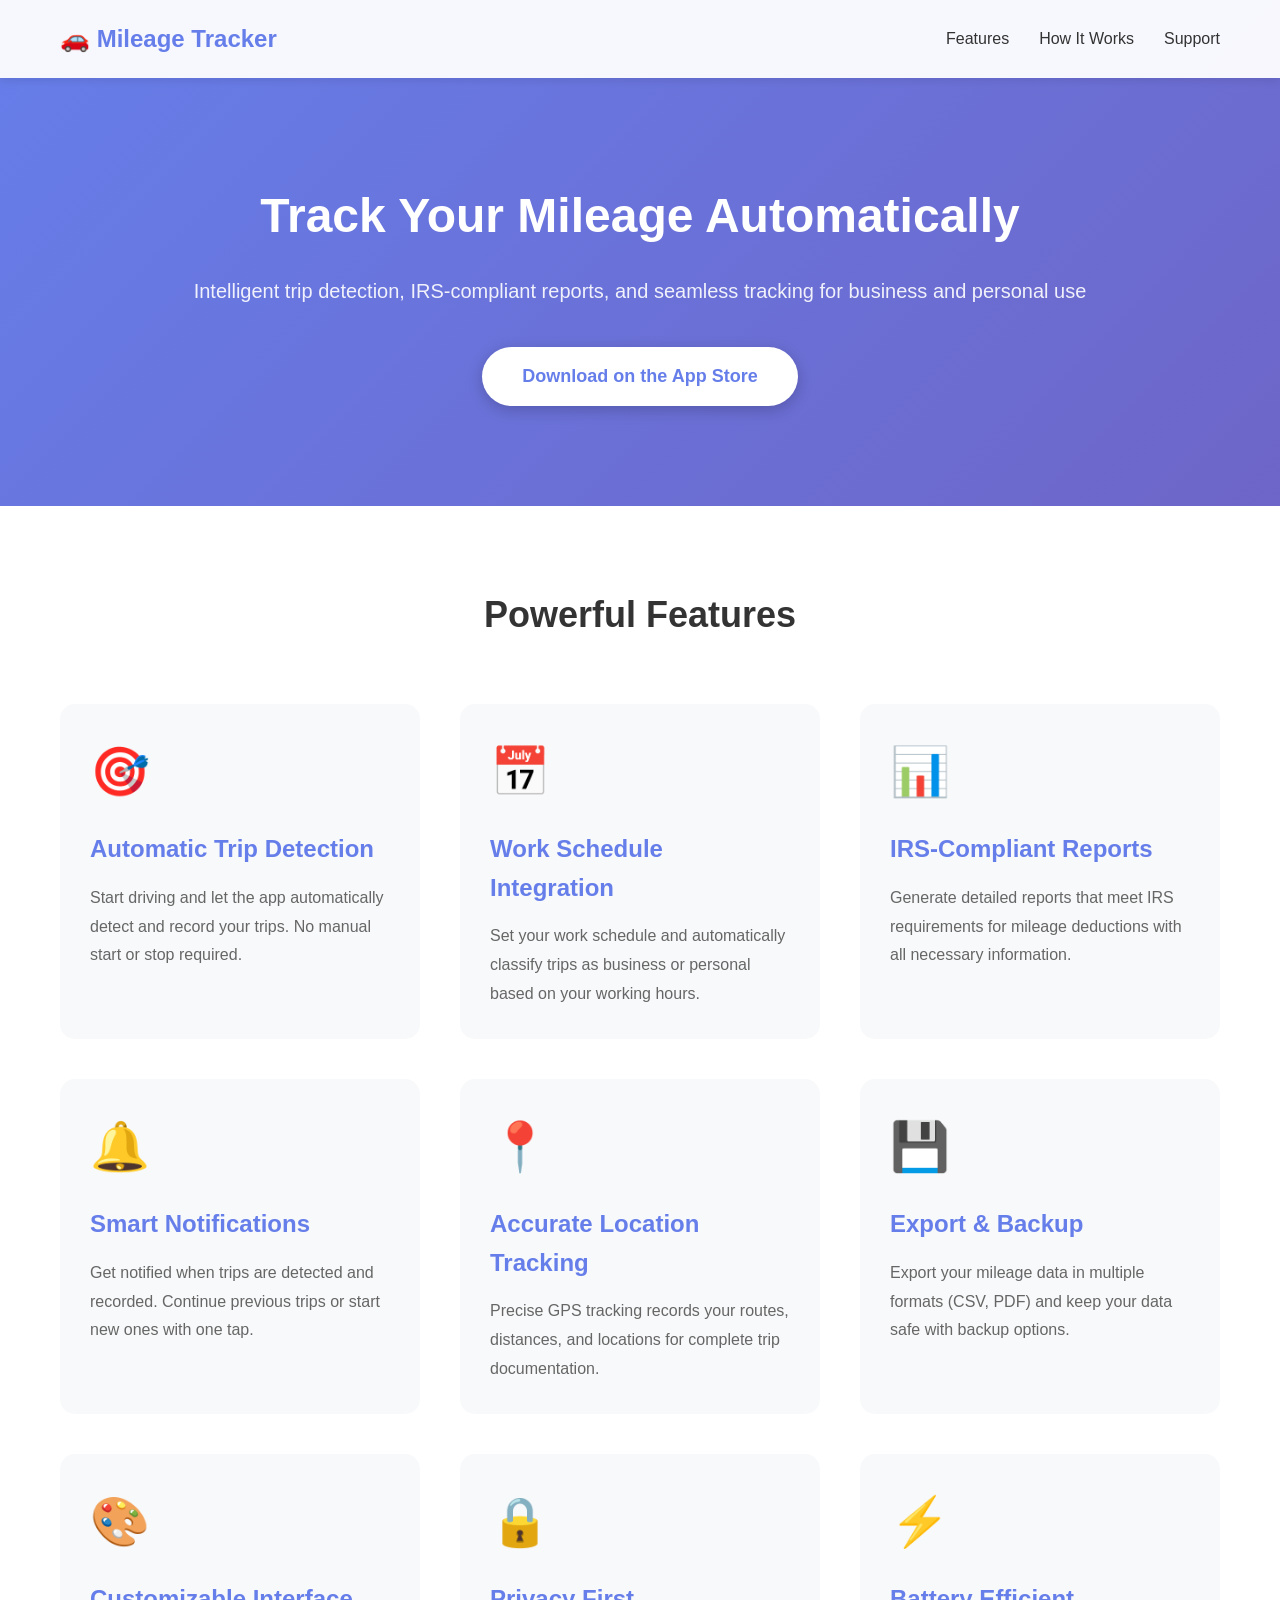
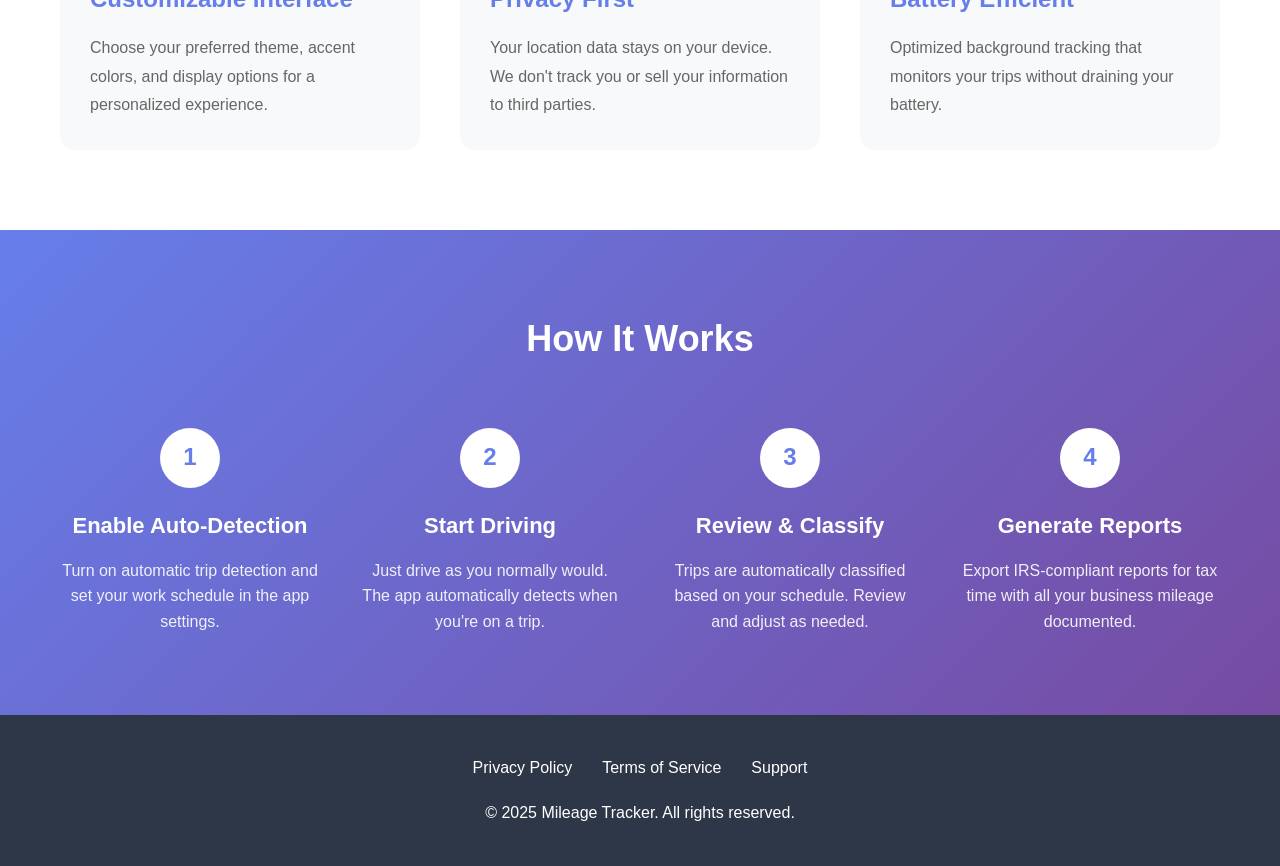
==== index.html @ 0d3e18e8 "Add files via upload" ====
<!DOCTYPE html>
<html lang="en">
<head>
    <meta charset="UTF-8">
    <meta name="viewport" content="width=device-width, initial-scale=1.0">
    <title>Mileage Tracker - Automatic Trip Detection & IRS-Compliant Tracking</title>
    <meta name="description" content="Track your business mileage automatically with intelligent trip detection. IRS-compliant reports, work schedules, and seamless tracking.">
    <style>
        * {
            margin: 0;
            padding: 0;
            box-sizing: border-box;
        }
        
        body {
            font-family: -apple-system, BlinkMacSystemFont, 'Segoe UI', Roboto, Oxygen, Ubuntu, Cantarell, sans-serif;
            line-height: 1.6;
            color: #333;
            background: linear-gradient(135deg, #667eea 0%, #764ba2 100%);
        }
        
        .container {
            max-width: 1200px;
            margin: 0 auto;
            padding: 0 20px;
        }
        
        /* Header */
        header {
            padding: 20px 0;
            background: rgba(255, 255, 255, 0.95);
            box-shadow: 0 2px 10px rgba(0,0,0,0.1);
        }
        
        nav {
            display: flex;
            justify-content: space-between;
            align-items: center;
        }
        
        .logo {
            font-size: 24px;
            font-weight: bold;
            color: #667eea;
        }
        
        .nav-links {
            display: flex;
            gap: 30px;
            list-style: none;
        }
        
        .nav-links a {
            color: #333;
            text-decoration: none;
            font-weight: 500;
            transition: color 0.3s;
        }
        
        .nav-links a:hover {
            color: #667eea;
        }
        
        /* Hero Section */
        .hero {
            padding: 100px 0;
            text-align: center;
            color: white;
        }
        
        .hero h1 {
            font-size: 48px;
            margin-bottom: 20px;
            font-weight: 700;
        }
        
        .hero p {
            font-size: 20px;
            margin-bottom: 40px;
            opacity: 0.9;
        }
        
        .cta-button {
            display: inline-block;
            padding: 15px 40px;
            background: white;
            color: #667eea;
            text-decoration: none;
            border-radius: 30px;
            font-weight: 600;
            font-size: 18px;
            transition: transform 0.3s, box-shadow 0.3s;
            box-shadow: 0 4px 15px rgba(0,0,0,0.2);
        }
        
        .cta-button:hover {
            transform: translateY(-2px);
            box-shadow: 0 6px 20px rgba(0,0,0,0.3);
        }
        
        /* Features Section */
        .features {
            padding: 80px 0;
            background: white;
        }
        
        .features h2 {
            text-align: center;
            font-size: 36px;
            margin-bottom: 60px;
            color: #333;
        }
        
        .features-grid {
            display: grid;
            grid-template-columns: repeat(auto-fit, minmax(300px, 1fr));
            gap: 40px;
        }
        
        .feature-card {
            padding: 30px;
            border-radius: 15px;
            background: #f8f9fa;
            transition: transform 0.3s, box-shadow 0.3s;
        }
        
        .feature-card:hover {
            transform: translateY(-5px);
            box-shadow: 0 10px 30px rgba(0,0,0,0.1);
        }
        
        .feature-icon {
            font-size: 48px;
            margin-bottom: 20px;
        }
        
        .feature-card h3 {
            font-size: 24px;
            margin-bottom: 15px;
            color: #667eea;
        }
        
        .feature-card p {
            color: #666;
            line-height: 1.8;
        }
        
        /* How It Works */
        .how-it-works {
            padding: 80px 0;
            background: linear-gradient(135deg, #667eea 0%, #764ba2 100%);
            color: white;
        }
        
        .how-it-works h2 {
            text-align: center;
            font-size: 36px;
            margin-bottom: 60px;
        }
        
        .steps {
            display: grid;
            grid-template-columns: repeat(auto-fit, minmax(250px, 1fr));
            gap: 40px;
        }
        
        .step {
            text-align: center;
        }
        
        .step-number {
            width: 60px;
            height: 60px;
            background: white;
            color: #667eea;
            border-radius: 50%;
            display: flex;
            align-items: center;
            justify-content: center;
            font-size: 24px;
            font-weight: bold;
            margin: 0 auto 20px;
        }
        
        .step h3 {
            font-size: 22px;
            margin-bottom: 15px;
        }
        
        .step p {
            opacity: 0.9;
        }
        
        /* Footer */
        footer {
            padding: 40px 0;
            background: #2d3748;
            color: white;
            text-align: center;
        }
        
        .footer-links {
            display: flex;
            justify-content: center;
            gap: 30px;
            list-style: none;
            margin-bottom: 20px;
        }
        
        .footer-links a {
            color: white;
            text-decoration: none;
            transition: opacity 0.3s;
        }
        
        .footer-links a:hover {
            opacity: 0.7;
        }
        
        @media (max-width: 768px) {
            .hero h1 {
                font-size: 36px;
            }
            
            .hero p {
                font-size: 18px;
            }
            
            .nav-links {
                display: none;
            }
        }
    </style>
</head>
<body>
    <header>
        <nav class="container">
            <div class="logo">🚗 Mileage Tracker</div>
            <ul class="nav-links">
                <li><a href="#features">Features</a></li>
                <li><a href="#how-it-works">How It Works</a></li>
                <li><a href="support.html">Support</a></li>
            </ul>
        </nav>
    </header>

    <section class="hero">
        <div class="container">
            <h1>Track Your Mileage Automatically</h1>
            <p>Intelligent trip detection, IRS-compliant reports, and seamless tracking for business and personal use</p>
            <a href="#" class="cta-button">Download on the App Store</a>
        </div>
    </section>

    <section class="features" id="features">
        <div class="container">
            <h2>Powerful Features</h2>
            <div class="features-grid">
                <div class="feature-card">
                    <div class="feature-icon">🎯</div>
                    <h3>Automatic Trip Detection</h3>
                    <p>Start driving and let the app automatically detect and record your trips. No manual start or stop required.</p>
                </div>
                
                <div class="feature-card">
                    <div class="feature-icon">📅</div>
                    <h3>Work Schedule Integration</h3>
                    <p>Set your work schedule and automatically classify trips as business or personal based on your working hours.</p>
                </div>
                
                <div class="feature-card">
                    <div class="feature-icon">📊</div>
                    <h3>IRS-Compliant Reports</h3>
                    <p>Generate detailed reports that meet IRS requirements for mileage deductions with all necessary information.</p>
                </div>
                
                <div class="feature-card">
                    <div class="feature-icon">🔔</div>
                    <h3>Smart Notifications</h3>
                    <p>Get notified when trips are detected and recorded. Continue previous trips or start new ones with one tap.</p>
                </div>
                
                <div class="feature-card">
                    <div class="feature-icon">📍</div>
                    <h3>Accurate Location Tracking</h3>
                    <p>Precise GPS tracking records your routes, distances, and locations for complete trip documentation.</p>
                </div>
                
                <div class="feature-card">
                    <div class="feature-icon">💾</div>
                    <h3>Export & Backup</h3>
                    <p>Export your mileage data in multiple formats (CSV, PDF) and keep your data safe with backup options.</p>
                </div>
                
                <div class="feature-card">
                    <div class="feature-icon">🎨</div>
                    <h3>Customizable Interface</h3>
                    <p>Choose your preferred theme, accent colors, and display options for a personalized experience.</p>
                </div>
                
                <div class="feature-card">
                    <div class="feature-icon">🔒</div>
                    <h3>Privacy First</h3>
                    <p>Your location data stays on your device. We don't track you or sell your information to third parties.</p>
                </div>
                
                <div class="feature-card">
                    <div class="feature-icon">⚡</div>
                    <h3>Battery Efficient</h3>
                    <p>Optimized background tracking that monitors your trips without draining your battery.</p>
                </div>
            </div>
        </div>
    </section>

    <section class="how-it-works" id="how-it-works">
        <div class="container">
            <h2>How It Works</h2>
            <div class="steps">
                <div class="step">
                    <div class="step-number">1</div>
                    <h3>Enable Auto-Detection</h3>
                    <p>Turn on automatic trip detection and set your work schedule in the app settings.</p>
                </div>
                
                <div class="step">
                    <div class="step-number">2</div>
                    <h3>Start Driving</h3>
                    <p>Just drive as you normally would. The app automatically detects when you're on a trip.</p>
                </div>
                
                <div class="step">
                    <div class="step-number">3</div>
                    <h3>Review & Classify</h3>
                    <p>Trips are automatically classified based on your schedule. Review and adjust as needed.</p>
                </div>
                
                <div class="step">
                    <div class="step-number">4</div>
                    <h3>Generate Reports</h3>
                    <p>Export IRS-compliant reports for tax time with all your business mileage documented.</p>
                </div>
            </div>
        </div>
    </section>

    <footer>
        <div class="container">
            <ul class="footer-links">
                <li><a href="privacy.html">Privacy Policy</a></li>
                <li><a href="terms.html">Terms of Service</a></li>
                <li><a href="support.html">Support</a></li>
            </ul>
            <p>&copy; 2025 Mileage Tracker. All rights reserved.</p>
        </div>
    </footer>
</body>
</html>
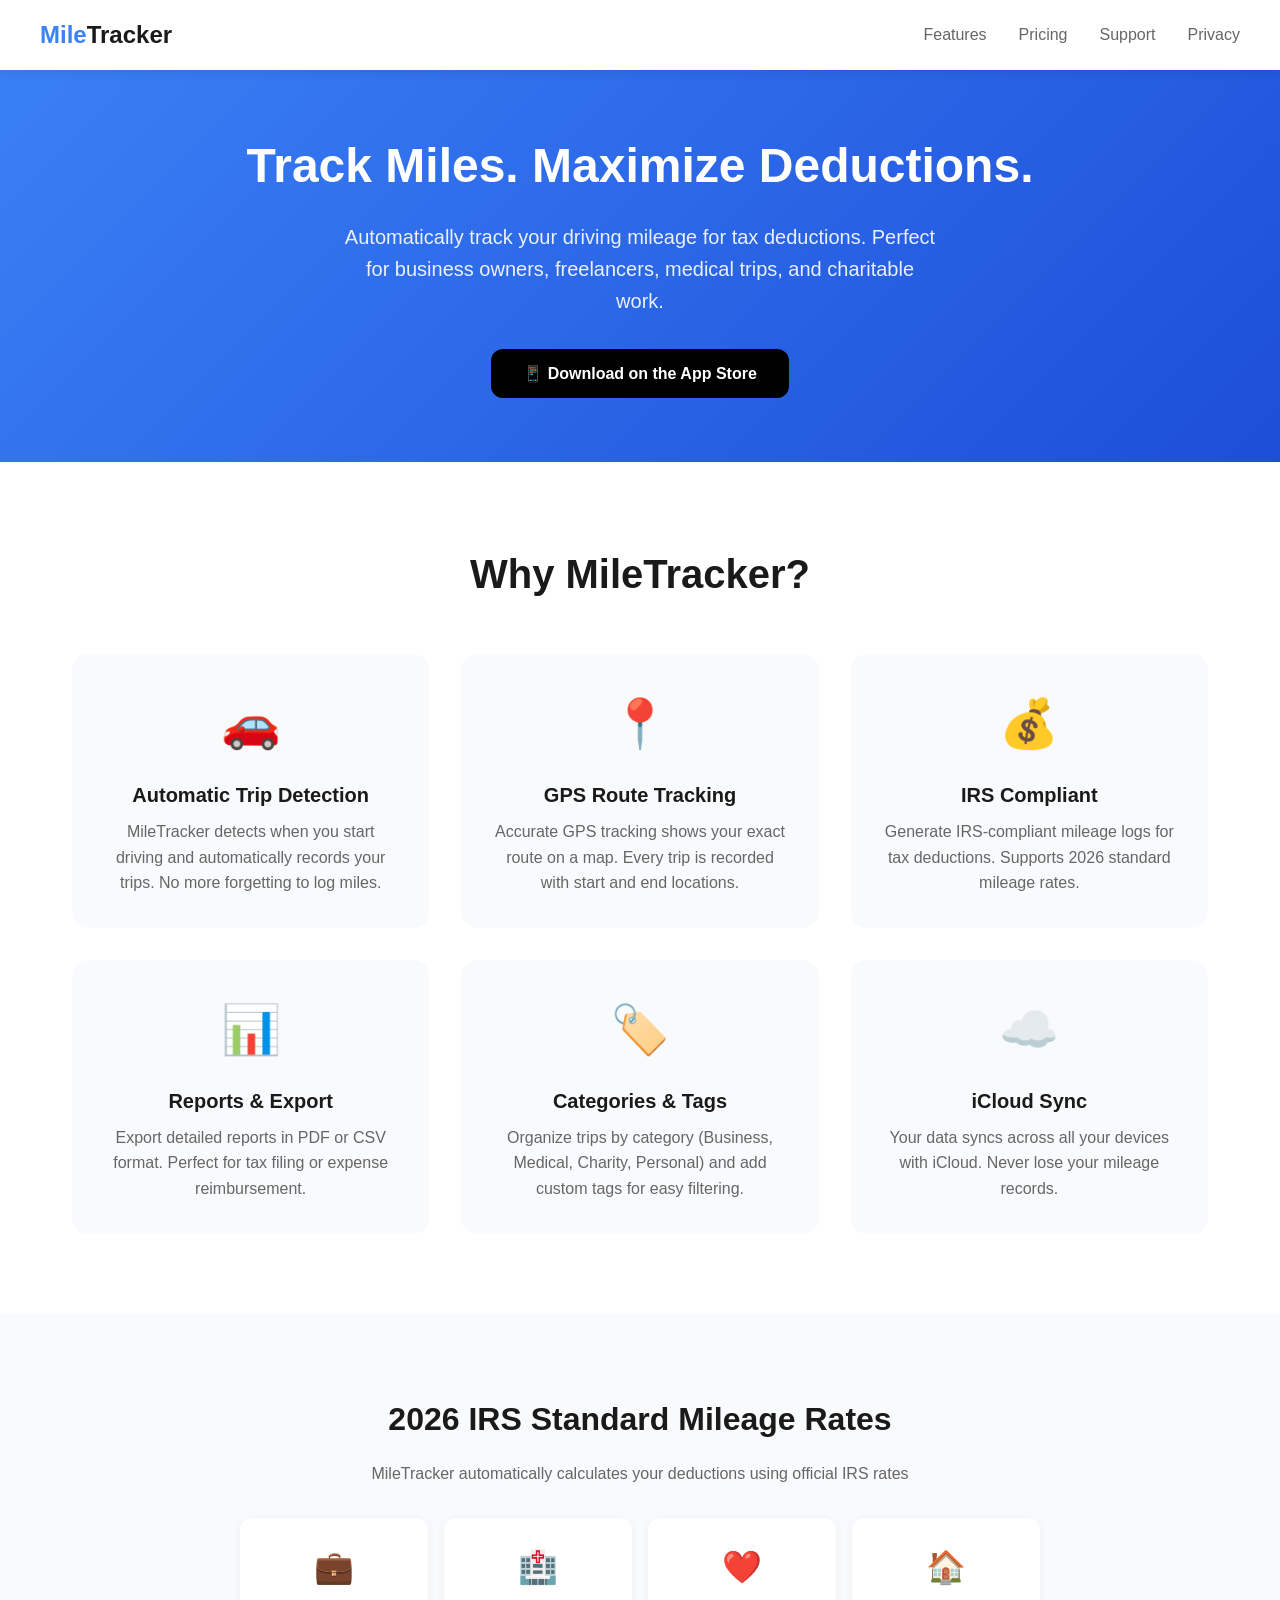
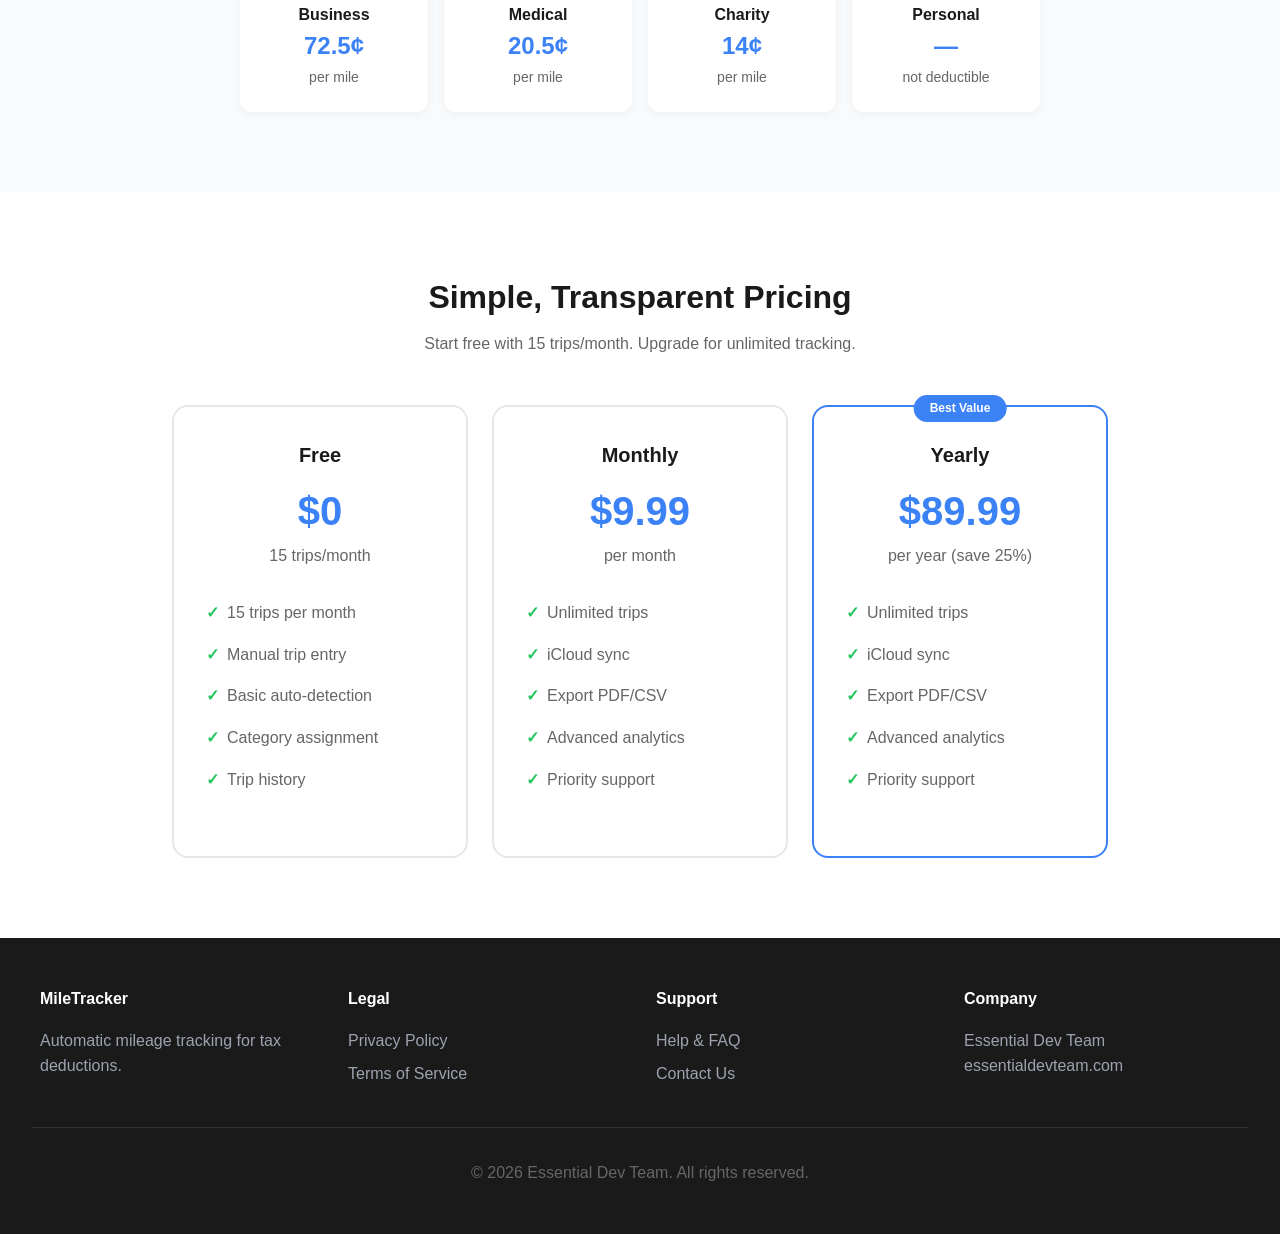
==== commit 73c1a6a7: "Add files via upload" ====
--- a/index.html
+++ b/index.html
@@ -3,8 +3,17 @@
 <head>
     <meta charset="UTF-8">
     <meta name="viewport" content="width=device-width, initial-scale=1.0">
-    <title>Mileage Tracker - Automatic Trip Detection & IRS-Compliant Tracking</title>
-    <meta name="description" content="Track your business mileage automatically with intelligent trip detection. IRS-compliant reports, work schedules, and seamless tracking.">
+    <title>MileTracker - Automatic Mileage Tracking for Tax Deductions</title>
+    <meta name="description" content="MileTracker automatically tracks your driving miles for tax deductions. Perfect for business, medical, and charity trips. IRS compliant mileage logs.">
+    <meta name="keywords" content="mileage tracker, tax deduction, IRS mileage, business miles, automatic trip tracking, iOS app">
+    <link rel="canonical" href="https://essentialdevteam.github.io/miletracker/">
+    
+    <!-- Open Graph -->
+    <meta property="og:title" content="MileTracker - Automatic Mileage Tracking">
+    <meta property="og:description" content="Track your driving miles automatically for tax deductions. IRS compliant.">
+    <meta property="og:type" content="website">
+    <meta property="og:url" content="https://essentialdevteam.github.io/miletracker/">
+    
     <style>
         * {
             margin: 0;
@@ -13,345 +22,497 @@
         }
         
         body {
-            font-family: -apple-system, BlinkMacSystemFont, 'Segoe UI', Roboto, Oxygen, Ubuntu, Cantarell, sans-serif;
+            font-family: -apple-system, BlinkMacSystemFont, 'Segoe UI', Roboto, Oxygen, Ubuntu, sans-serif;
             line-height: 1.6;
-            color: #333;
-            background: linear-gradient(135deg, #667eea 0%, #764ba2 100%);
-        }
-        
-        .container {
+            color: #1a1a1a;
+        }
+        
+        /* Navigation */
+        nav {
+            background: white;
+            padding: 1rem 2rem;
+            position: fixed;
+            width: 100%;
+            top: 0;
+            z-index: 100;
+            box-shadow: 0 2px 10px rgba(0,0,0,0.1);
+        }
+        
+        nav .container {
             max-width: 1200px;
             margin: 0 auto;
-            padding: 0 20px;
-        }
-        
-        /* Header */
-        header {
-            padding: 20px 0;
-            background: rgba(255, 255, 255, 0.95);
-            box-shadow: 0 2px 10px rgba(0,0,0,0.1);
-        }
-        
-        nav {
             display: flex;
             justify-content: space-between;
             align-items: center;
         }
         
         .logo {
-            font-size: 24px;
-            font-weight: bold;
-            color: #667eea;
-        }
-        
-        .nav-links {
+            font-size: 1.5rem;
+            font-weight: 700;
+            color: #3B82F6;
+            text-decoration: none;
+        }
+        
+        .logo span {
+            color: #1a1a1a;
+        }
+        
+        nav ul {
             display: flex;
-            gap: 30px;
             list-style: none;
-        }
-        
-        .nav-links a {
-            color: #333;
+            gap: 2rem;
+        }
+        
+        nav a {
             text-decoration: none;
+            color: #666;
             font-weight: 500;
             transition: color 0.3s;
         }
         
-        .nav-links a:hover {
-            color: #667eea;
+        nav a:hover {
+            color: #3B82F6;
         }
         
         /* Hero Section */
         .hero {
-            padding: 100px 0;
+            background: linear-gradient(135deg, #3B82F6 0%, #1D4ED8 100%);
+            padding: 8rem 2rem 4rem;
             text-align: center;
             color: white;
         }
         
         .hero h1 {
-            font-size: 48px;
-            margin-bottom: 20px;
-            font-weight: 700;
+            font-size: 3rem;
+            margin-bottom: 1rem;
+            font-weight: 800;
         }
         
         .hero p {
-            font-size: 20px;
-            margin-bottom: 40px;
+            font-size: 1.25rem;
             opacity: 0.9;
-        }
-        
-        .cta-button {
+            max-width: 600px;
+            margin: 0 auto 2rem;
+        }
+        
+        .app-store-btn {
             display: inline-block;
-            padding: 15px 40px;
-            background: white;
-            color: #667eea;
+            background: black;
+            color: white;
+            padding: 0.75rem 2rem;
+            border-radius: 12px;
             text-decoration: none;
-            border-radius: 30px;
             font-weight: 600;
-            font-size: 18px;
-            transition: transform 0.3s, box-shadow 0.3s;
-            box-shadow: 0 4px 15px rgba(0,0,0,0.2);
-        }
-        
-        .cta-button:hover {
-            transform: translateY(-2px);
-            box-shadow: 0 6px 20px rgba(0,0,0,0.3);
+            transition: transform 0.3s;
+        }
+        
+        .app-store-btn:hover {
+            transform: scale(1.05);
         }
         
         /* Features Section */
         .features {
-            padding: 80px 0;
-            background: white;
+            padding: 5rem 2rem;
+            max-width: 1200px;
+            margin: 0 auto;
         }
         
         .features h2 {
             text-align: center;
-            font-size: 36px;
-            margin-bottom: 60px;
-            color: #333;
-        }
-        
-        .features-grid {
+            font-size: 2.5rem;
+            margin-bottom: 3rem;
+            color: #1a1a1a;
+        }
+        
+        .feature-grid {
             display: grid;
             grid-template-columns: repeat(auto-fit, minmax(300px, 1fr));
-            gap: 40px;
+            gap: 2rem;
         }
         
         .feature-card {
-            padding: 30px;
-            border-radius: 15px;
-            background: #f8f9fa;
-            transition: transform 0.3s, box-shadow 0.3s;
-        }
-        
-        .feature-card:hover {
-            transform: translateY(-5px);
-            box-shadow: 0 10px 30px rgba(0,0,0,0.1);
+            background: #f8fafc;
+            padding: 2rem;
+            border-radius: 16px;
+            text-align: center;
         }
         
         .feature-icon {
-            font-size: 48px;
-            margin-bottom: 20px;
+            font-size: 3rem;
+            margin-bottom: 1rem;
         }
         
         .feature-card h3 {
-            font-size: 24px;
-            margin-bottom: 15px;
-            color: #667eea;
+            font-size: 1.25rem;
+            margin-bottom: 0.5rem;
+            color: #1a1a1a;
         }
         
         .feature-card p {
             color: #666;
-            line-height: 1.8;
-        }
-        
-        /* How It Works */
-        .how-it-works {
-            padding: 80px 0;
-            background: linear-gradient(135deg, #667eea 0%, #764ba2 100%);
+        }
+        
+        /* IRS Rates Section */
+        .rates {
+            background: #f8fafc;
+            padding: 5rem 2rem;
+        }
+        
+        .rates .container {
+            max-width: 800px;
+            margin: 0 auto;
+            text-align: center;
+        }
+        
+        .rates h2 {
+            font-size: 2rem;
+            margin-bottom: 1rem;
+        }
+        
+        .rates-subtitle {
+            color: #666;
+            margin-bottom: 2rem;
+        }
+        
+        .rate-cards {
+            display: grid;
+            grid-template-columns: repeat(auto-fit, minmax(180px, 1fr));
+            gap: 1rem;
+        }
+        
+        .rate-card {
+            background: white;
+            padding: 1.5rem;
+            border-radius: 12px;
+            box-shadow: 0 2px 10px rgba(0,0,0,0.05);
+        }
+        
+        .rate-card .icon {
+            font-size: 2rem;
+            margin-bottom: 0.5rem;
+        }
+        
+        .rate-card .type {
+            font-weight: 600;
+            color: #1a1a1a;
+        }
+        
+        .rate-card .rate {
+            font-size: 1.5rem;
+            font-weight: 700;
+            color: #3B82F6;
+        }
+        
+        .rate-card .unit {
+            font-size: 0.875rem;
+            color: #666;
+        }
+        
+        /* Pricing Section */
+        .pricing {
+            padding: 5rem 2rem;
+            max-width: 1000px;
+            margin: 0 auto;
+        }
+        
+        .pricing h2 {
+            text-align: center;
+            font-size: 2rem;
+            margin-bottom: 0.5rem;
+        }
+        
+        .pricing-subtitle {
+            text-align: center;
+            color: #666;
+            margin-bottom: 3rem;
+        }
+        
+        .pricing-grid {
+            display: grid;
+            grid-template-columns: repeat(auto-fit, minmax(280px, 1fr));
+            gap: 1.5rem;
+        }
+        
+        .pricing-card {
+            background: white;
+            border: 2px solid #e5e7eb;
+            border-radius: 16px;
+            padding: 2rem;
+            text-align: center;
+        }
+        
+        .pricing-card.featured {
+            border-color: #3B82F6;
+            position: relative;
+        }
+        
+        .pricing-card.featured::before {
+            content: 'Best Value';
+            position: absolute;
+            top: -12px;
+            left: 50%;
+            transform: translateX(-50%);
+            background: #3B82F6;
             color: white;
-        }
-        
-        .how-it-works h2 {
-            text-align: center;
-            font-size: 36px;
-            margin-bottom: 60px;
-        }
-        
-        .steps {
-            display: grid;
-            grid-template-columns: repeat(auto-fit, minmax(250px, 1fr));
-            gap: 40px;
-        }
-        
-        .step {
-            text-align: center;
-        }
-        
-        .step-number {
-            width: 60px;
-            height: 60px;
-            background: white;
-            color: #667eea;
-            border-radius: 50%;
-            display: flex;
-            align-items: center;
-            justify-content: center;
-            font-size: 24px;
+            padding: 0.25rem 1rem;
+            border-radius: 20px;
+            font-size: 0.75rem;
+            font-weight: 600;
+        }
+        
+        .pricing-card h3 {
+            font-size: 1.25rem;
+            margin-bottom: 0.5rem;
+        }
+        
+        .pricing-card .price {
+            font-size: 2.5rem;
+            font-weight: 700;
+            color: #3B82F6;
+        }
+        
+        .pricing-card .period {
+            color: #666;
+            margin-bottom: 1.5rem;
+        }
+        
+        .pricing-card ul {
+            list-style: none;
+            text-align: left;
+            margin-bottom: 1.5rem;
+        }
+        
+        .pricing-card li {
+            padding: 0.5rem 0;
+            color: #666;
+        }
+        
+        .pricing-card li::before {
+            content: '✓';
+            color: #22c55e;
+            margin-right: 0.5rem;
             font-weight: bold;
-            margin: 0 auto 20px;
-        }
-        
-        .step h3 {
-            font-size: 22px;
-            margin-bottom: 15px;
-        }
-        
-        .step p {
-            opacity: 0.9;
         }
         
         /* Footer */
         footer {
-            padding: 40px 0;
-            background: #2d3748;
+            background: #1a1a1a;
             color: white;
-            text-align: center;
-        }
-        
-        .footer-links {
-            display: flex;
-            justify-content: center;
-            gap: 30px;
-            list-style: none;
-            margin-bottom: 20px;
-        }
-        
-        .footer-links a {
-            color: white;
+            padding: 3rem 2rem;
+        }
+        
+        footer .container {
+            max-width: 1200px;
+            margin: 0 auto;
+            display: grid;
+            grid-template-columns: repeat(auto-fit, minmax(200px, 1fr));
+            gap: 2rem;
+        }
+        
+        footer h4 {
+            margin-bottom: 1rem;
+            color: #fff;
+        }
+        
+        footer a {
+            color: #9ca3af;
             text-decoration: none;
-            transition: opacity 0.3s;
-        }
-        
-        .footer-links a:hover {
-            opacity: 0.7;
-        }
-        
+            display: block;
+            margin-bottom: 0.5rem;
+            transition: color 0.3s;
+        }
+        
+        footer a:hover {
+            color: #3B82F6;
+        }
+        
+        .footer-bottom {
+            text-align: center;
+            padding-top: 2rem;
+            margin-top: 2rem;
+            border-top: 1px solid #333;
+            color: #666;
+        }
+        
+        /* Responsive */
         @media (max-width: 768px) {
+            nav ul {
+                display: none;
+            }
+            
             .hero h1 {
-                font-size: 36px;
+                font-size: 2rem;
             }
             
             .hero p {
-                font-size: 18px;
-            }
-            
-            .nav-links {
-                display: none;
+                font-size: 1rem;
             }
         }
     </style>
 </head>
 <body>
-    <header>
-        <nav class="container">
-            <div class="logo">🚗 Mileage Tracker</div>
-            <ul class="nav-links">
+    <!-- Navigation -->
+    <nav>
+        <div class="container">
+            <a href="index.html" class="logo">Mile<span>Tracker</span></a>
+            <ul>
                 <li><a href="#features">Features</a></li>
-                <li><a href="#how-it-works">How It Works</a></li>
+                <li><a href="#pricing">Pricing</a></li>
                 <li><a href="support.html">Support</a></li>
+                <li><a href="privacy.html">Privacy</a></li>
             </ul>
-        </nav>
-    </header>
+        </div>
+    </nav>
 
+    <!-- Hero Section -->
     <section class="hero">
-        <div class="container">
-            <h1>Track Your Mileage Automatically</h1>
-            <p>Intelligent trip detection, IRS-compliant reports, and seamless tracking for business and personal use</p>
-            <a href="#" class="cta-button">Download on the App Store</a>
+        <h1>Track Miles. Maximize Deductions.</h1>
+        <p>Automatically track your driving mileage for tax deductions. Perfect for business owners, freelancers, medical trips, and charitable work.</p>
+        <a href="#" class="app-store-btn">
+            📱 Download on the App Store
+        </a>
+    </section>
+
+    <!-- Features Section -->
+    <section class="features" id="features">
+        <h2>Why MileTracker?</h2>
+        <div class="feature-grid">
+            <div class="feature-card">
+                <div class="feature-icon">🚗</div>
+                <h3>Automatic Trip Detection</h3>
+                <p>MileTracker detects when you start driving and automatically records your trips. No more forgetting to log miles.</p>
+            </div>
+            <div class="feature-card">
+                <div class="feature-icon">📍</div>
+                <h3>GPS Route Tracking</h3>
+                <p>Accurate GPS tracking shows your exact route on a map. Every trip is recorded with start and end locations.</p>
+            </div>
+            <div class="feature-card">
+                <div class="feature-icon">💰</div>
+                <h3>IRS Compliant</h3>
+                <p>Generate IRS-compliant mileage logs for tax deductions. Supports 2026 standard mileage rates.</p>
+            </div>
+            <div class="feature-card">
+                <div class="feature-icon">📊</div>
+                <h3>Reports & Export</h3>
+                <p>Export detailed reports in PDF or CSV format. Perfect for tax filing or expense reimbursement.</p>
+            </div>
+            <div class="feature-card">
+                <div class="feature-icon">🏷️</div>
+                <h3>Categories & Tags</h3>
+                <p>Organize trips by category (Business, Medical, Charity, Personal) and add custom tags for easy filtering.</p>
+            </div>
+            <div class="feature-card">
+                <div class="feature-icon">☁️</div>
+                <h3>iCloud Sync</h3>
+                <p>Your data syncs across all your devices with iCloud. Never lose your mileage records.</p>
+            </div>
         </div>
     </section>
 
-    <section class="features" id="features">
+    <!-- IRS Rates Section -->
+    <section class="rates">
         <div class="container">
-            <h2>Powerful Features</h2>
-            <div class="features-grid">
-                <div class="feature-card">
-                    <div class="feature-icon">🎯</div>
-                    <h3>Automatic Trip Detection</h3>
-                    <p>Start driving and let the app automatically detect and record your trips. No manual start or stop required.</p>
+            <h2>2026 IRS Standard Mileage Rates</h2>
+            <p class="rates-subtitle">MileTracker automatically calculates your deductions using official IRS rates</p>
+            <div class="rate-cards">
+                <div class="rate-card">
+                    <div class="icon">💼</div>
+                    <div class="type">Business</div>
+                    <div class="rate">72.5¢</div>
+                    <div class="unit">per mile</div>
                 </div>
-                
-                <div class="feature-card">
-                    <div class="feature-icon">📅</div>
-                    <h3>Work Schedule Integration</h3>
-                    <p>Set your work schedule and automatically classify trips as business or personal based on your working hours.</p>
+                <div class="rate-card">
+                    <div class="icon">🏥</div>
+                    <div class="type">Medical</div>
+                    <div class="rate">20.5¢</div>
+                    <div class="unit">per mile</div>
                 </div>
-                
-                <div class="feature-card">
-                    <div class="feature-icon">📊</div>
-                    <h3>IRS-Compliant Reports</h3>
-                    <p>Generate detailed reports that meet IRS requirements for mileage deductions with all necessary information.</p>
+                <div class="rate-card">
+                    <div class="icon">❤️</div>
+                    <div class="type">Charity</div>
+                    <div class="rate">14¢</div>
+                    <div class="unit">per mile</div>
                 </div>
-                
-                <div class="feature-card">
-                    <div class="feature-icon">🔔</div>
-                    <h3>Smart Notifications</h3>
-                    <p>Get notified when trips are detected and recorded. Continue previous trips or start new ones with one tap.</p>
-                </div>
-                
-                <div class="feature-card">
-                    <div class="feature-icon">📍</div>
-                    <h3>Accurate Location Tracking</h3>
-                    <p>Precise GPS tracking records your routes, distances, and locations for complete trip documentation.</p>
-                </div>
-                
-                <div class="feature-card">
-                    <div class="feature-icon">💾</div>
-                    <h3>Export & Backup</h3>
-                    <p>Export your mileage data in multiple formats (CSV, PDF) and keep your data safe with backup options.</p>
-                </div>
-                
-                <div class="feature-card">
-                    <div class="feature-icon">🎨</div>
-                    <h3>Customizable Interface</h3>
-                    <p>Choose your preferred theme, accent colors, and display options for a personalized experience.</p>
-                </div>
-                
-                <div class="feature-card">
-                    <div class="feature-icon">🔒</div>
-                    <h3>Privacy First</h3>
-                    <p>Your location data stays on your device. We don't track you or sell your information to third parties.</p>
-                </div>
-                
-                <div class="feature-card">
-                    <div class="feature-icon">⚡</div>
-                    <h3>Battery Efficient</h3>
-                    <p>Optimized background tracking that monitors your trips without draining your battery.</p>
+                <div class="rate-card">
+                    <div class="icon">🏠</div>
+                    <div class="type">Personal</div>
+                    <div class="rate">—</div>
+                    <div class="unit">not deductible</div>
                 </div>
             </div>
         </div>
     </section>
 
-    <section class="how-it-works" id="how-it-works">
-        <div class="container">
-            <h2>How It Works</h2>
-            <div class="steps">
-                <div class="step">
-                    <div class="step-number">1</div>
-                    <h3>Enable Auto-Detection</h3>
-                    <p>Turn on automatic trip detection and set your work schedule in the app settings.</p>
-                </div>
-                
-                <div class="step">
-                    <div class="step-number">2</div>
-                    <h3>Start Driving</h3>
-                    <p>Just drive as you normally would. The app automatically detects when you're on a trip.</p>
-                </div>
-                
-                <div class="step">
-                    <div class="step-number">3</div>
-                    <h3>Review & Classify</h3>
-                    <p>Trips are automatically classified based on your schedule. Review and adjust as needed.</p>
-                </div>
-                
-                <div class="step">
-                    <div class="step-number">4</div>
-                    <h3>Generate Reports</h3>
-                    <p>Export IRS-compliant reports for tax time with all your business mileage documented.</p>
-                </div>
+    <!-- Pricing Section -->
+    <section class="pricing" id="pricing">
+        <h2>Simple, Transparent Pricing</h2>
+        <p class="pricing-subtitle">Start free with 15 trips/month. Upgrade for unlimited tracking.</p>
+        <div class="pricing-grid">
+            <div class="pricing-card">
+                <h3>Free</h3>
+                <div class="price">$0</div>
+                <div class="period">15 trips/month</div>
+                <ul>
+                    <li>15 trips per month</li>
+                    <li>Manual trip entry</li>
+                    <li>Basic auto-detection</li>
+                    <li>Category assignment</li>
+                    <li>Trip history</li>
+                </ul>
+            </div>
+            <div class="pricing-card">
+                <h3>Monthly</h3>
+                <div class="price">$9.99</div>
+                <div class="period">per month</div>
+                <ul>
+                    <li>Unlimited trips</li>
+                    <li>iCloud sync</li>
+                    <li>Export PDF/CSV</li>
+                    <li>Advanced analytics</li>
+                    <li>Priority support</li>
+                </ul>
+            </div>
+            <div class="pricing-card featured">
+                <h3>Yearly</h3>
+                <div class="price">$89.99</div>
+                <div class="period">per year (save 25%)</div>
+                <ul>
+                    <li>Unlimited trips</li>
+                    <li>iCloud sync</li>
+                    <li>Export PDF/CSV</li>
+                    <li>Advanced analytics</li>
+                    <li>Priority support</li>
+                </ul>
             </div>
         </div>
     </section>
 
+    <!-- Footer -->
     <footer>
         <div class="container">
-            <ul class="footer-links">
-                <li><a href="privacy.html">Privacy Policy</a></li>
-                <li><a href="terms.html">Terms of Service</a></li>
-                <li><a href="support.html">Support</a></li>
-            </ul>
-            <p>&copy; 2025 Mileage Tracker. All rights reserved.</p>
+            <div>
+                <h4>MileTracker</h4>
+                <p style="color: #9ca3af;">Automatic mileage tracking for tax deductions.</p>
+            </div>
+            <div>
+                <h4>Legal</h4>
+                <a href="privacy.html">Privacy Policy</a>
+                <a href="terms.html">Terms of Service</a>
+            </div>
+            <div>
+                <h4>Support</h4>
+                <a href="support.html">Help & FAQ</a>
+                <a href="mailto:support@essentialdevteam.com">Contact Us</a>
+            </div>
+            <div>
+                <h4>Company</h4>
+                <p style="color: #9ca3af;">Essential Dev Team</p>
+                <a href="https://essentialdevteam.com">essentialdevteam.com</a>
+            </div>
+        </div>
+        <div class="footer-bottom">
+            <p>© 2026 Essential Dev Team. All rights reserved.</p>
         </div>
     </footer>
 </body>
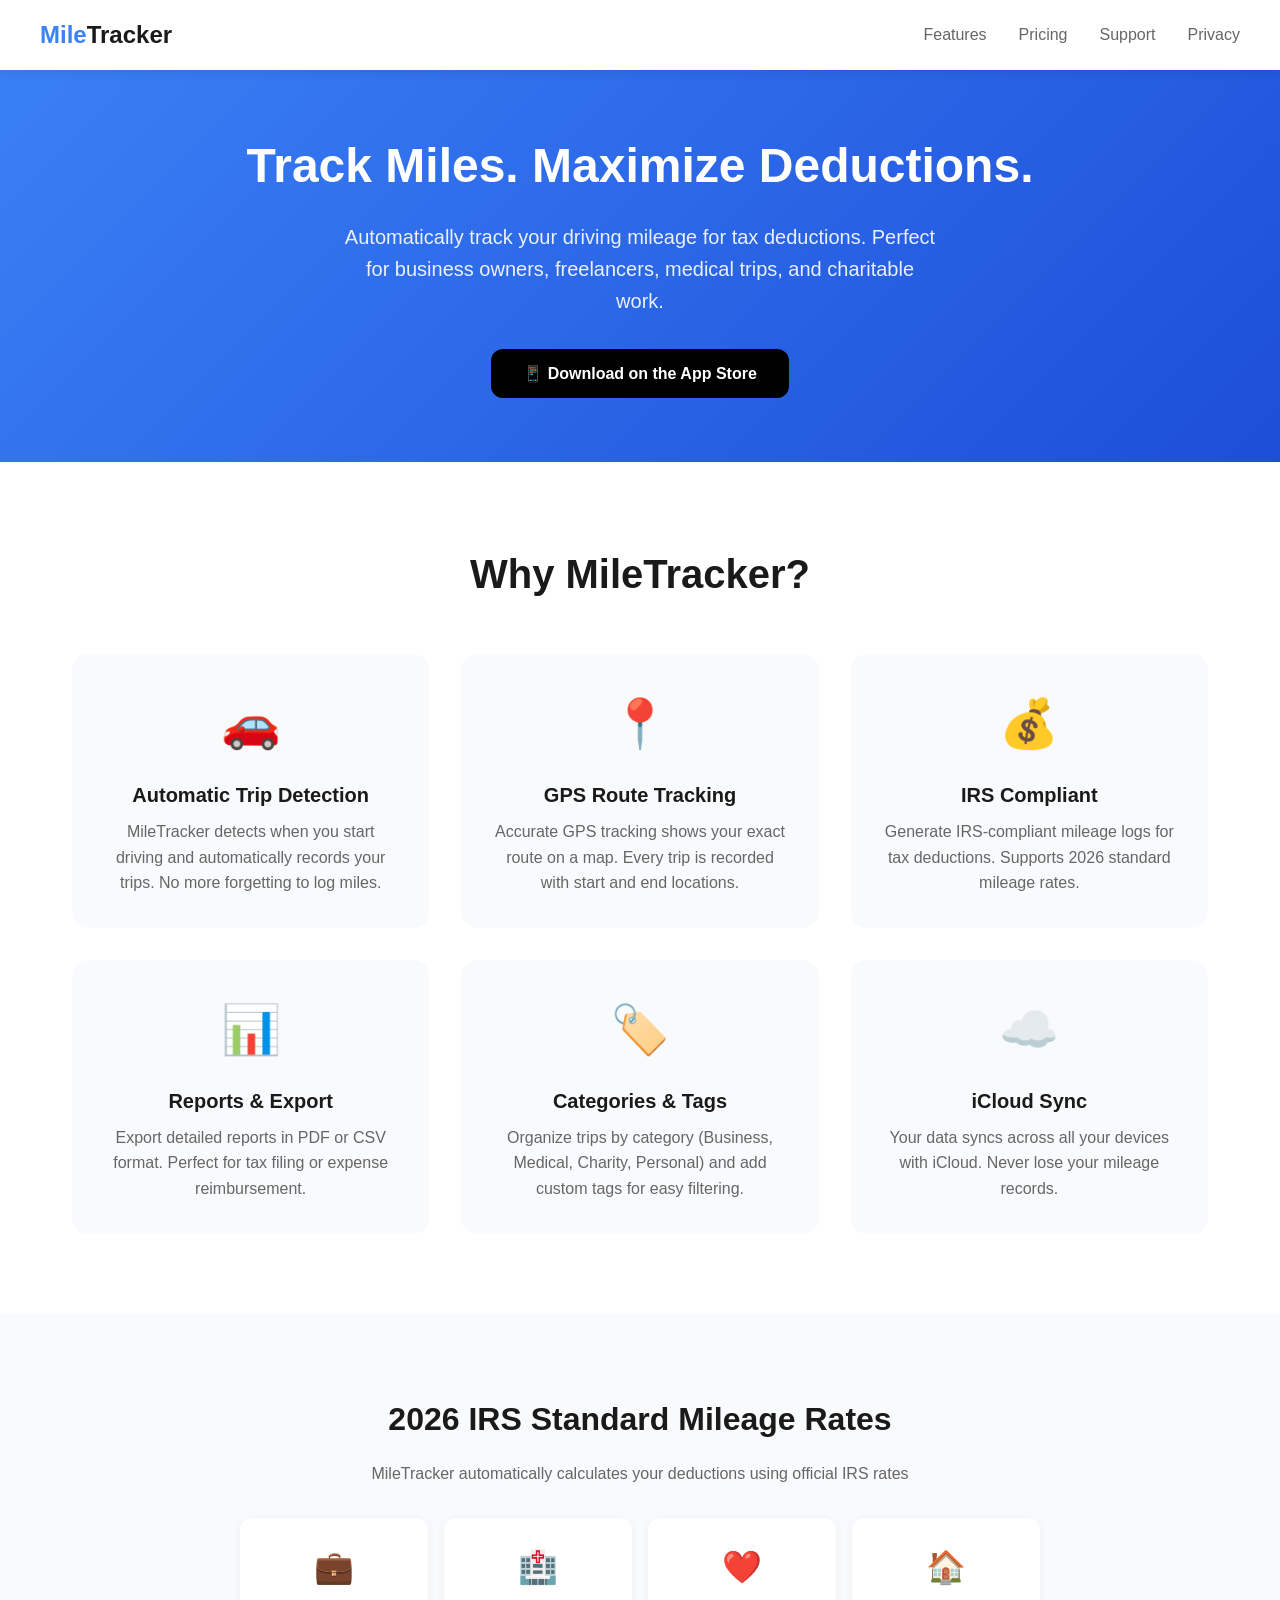
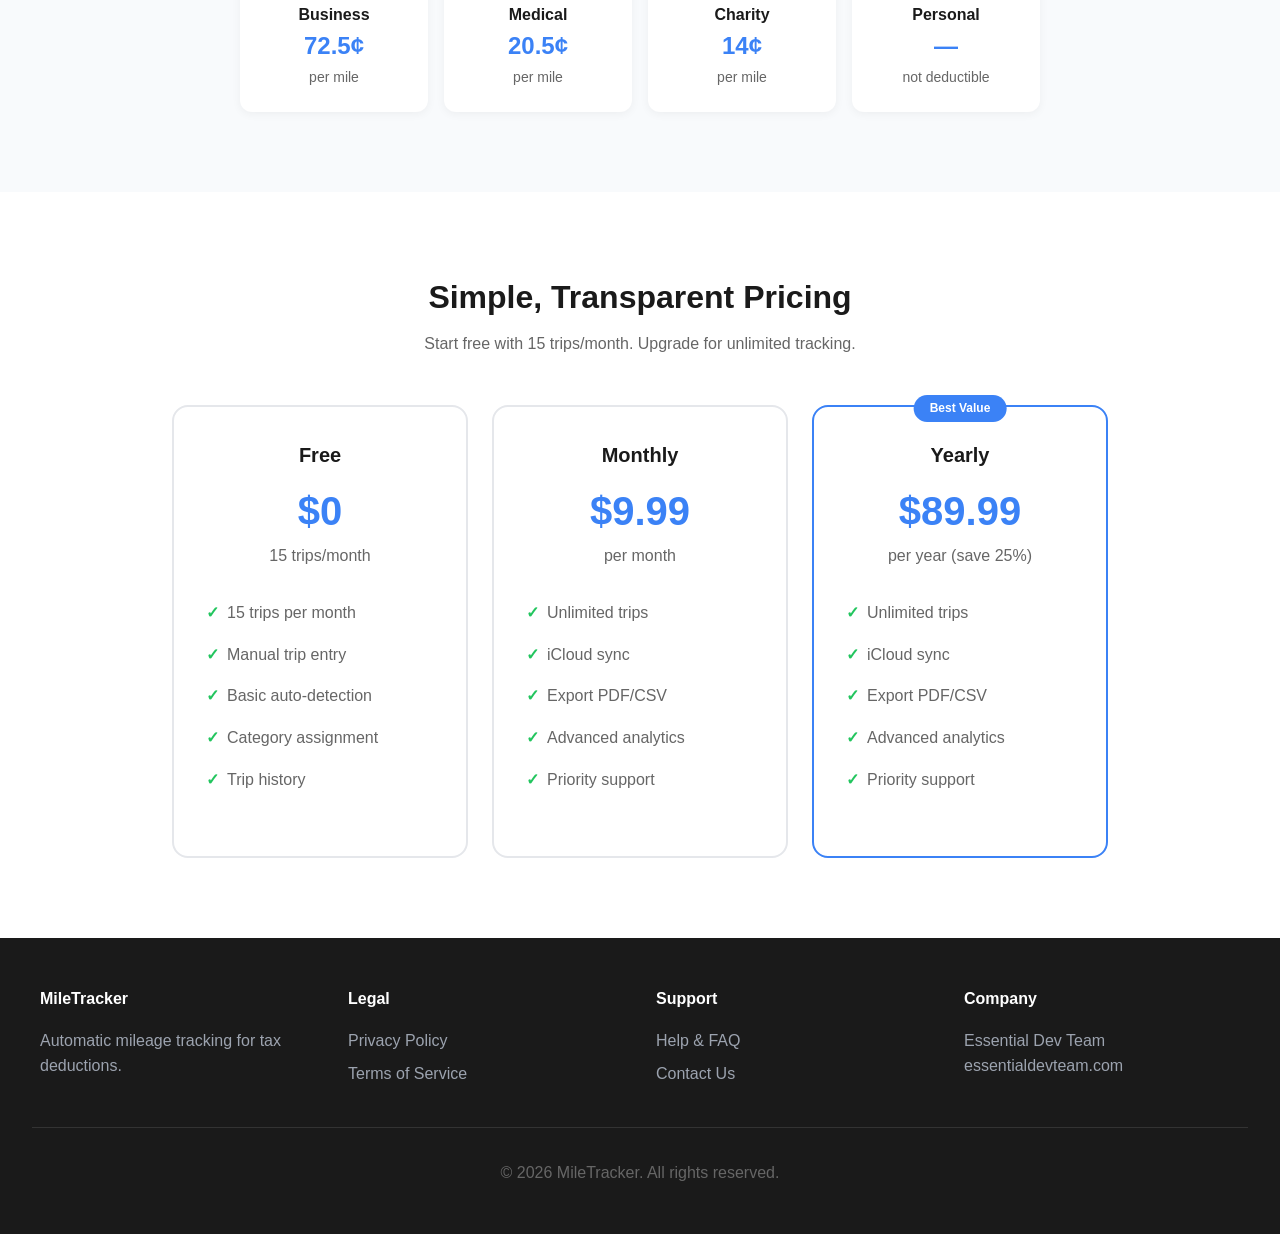
==== commit ab333a2e: "Copyright footer name -> MileTracker" ====
--- a/index.html
+++ b/index.html
@@ -368,7 +368,7 @@
     <section class="hero">
         <h1>Track Miles. Maximize Deductions.</h1>
         <p>Automatically track your driving mileage for tax deductions. Perfect for business owners, freelancers, medical trips, and charitable work.</p>
-        <a href="#" class="app-store-btn">
+        <a href="https://apps.apple.com/us/app/id6758228735" class="app-store-btn">
             📱 Download on the App Store
         </a>
     </section>
@@ -503,7 +503,7 @@
             <div>
                 <h4>Support</h4>
                 <a href="support.html">Help & FAQ</a>
-                <a href="mailto:support@essentialdevteam.com">Contact Us</a>
+                <a href="mailto:essentialdevteam@gmail.com">Contact Us</a>
             </div>
             <div>
                 <h4>Company</h4>
@@ -512,7 +512,7 @@
             </div>
         </div>
         <div class="footer-bottom">
-            <p>© 2026 Essential Dev Team. All rights reserved.</p>
+            <p>© 2026 MileTracker. All rights reserved.</p>
         </div>
     </footer>
 </body>
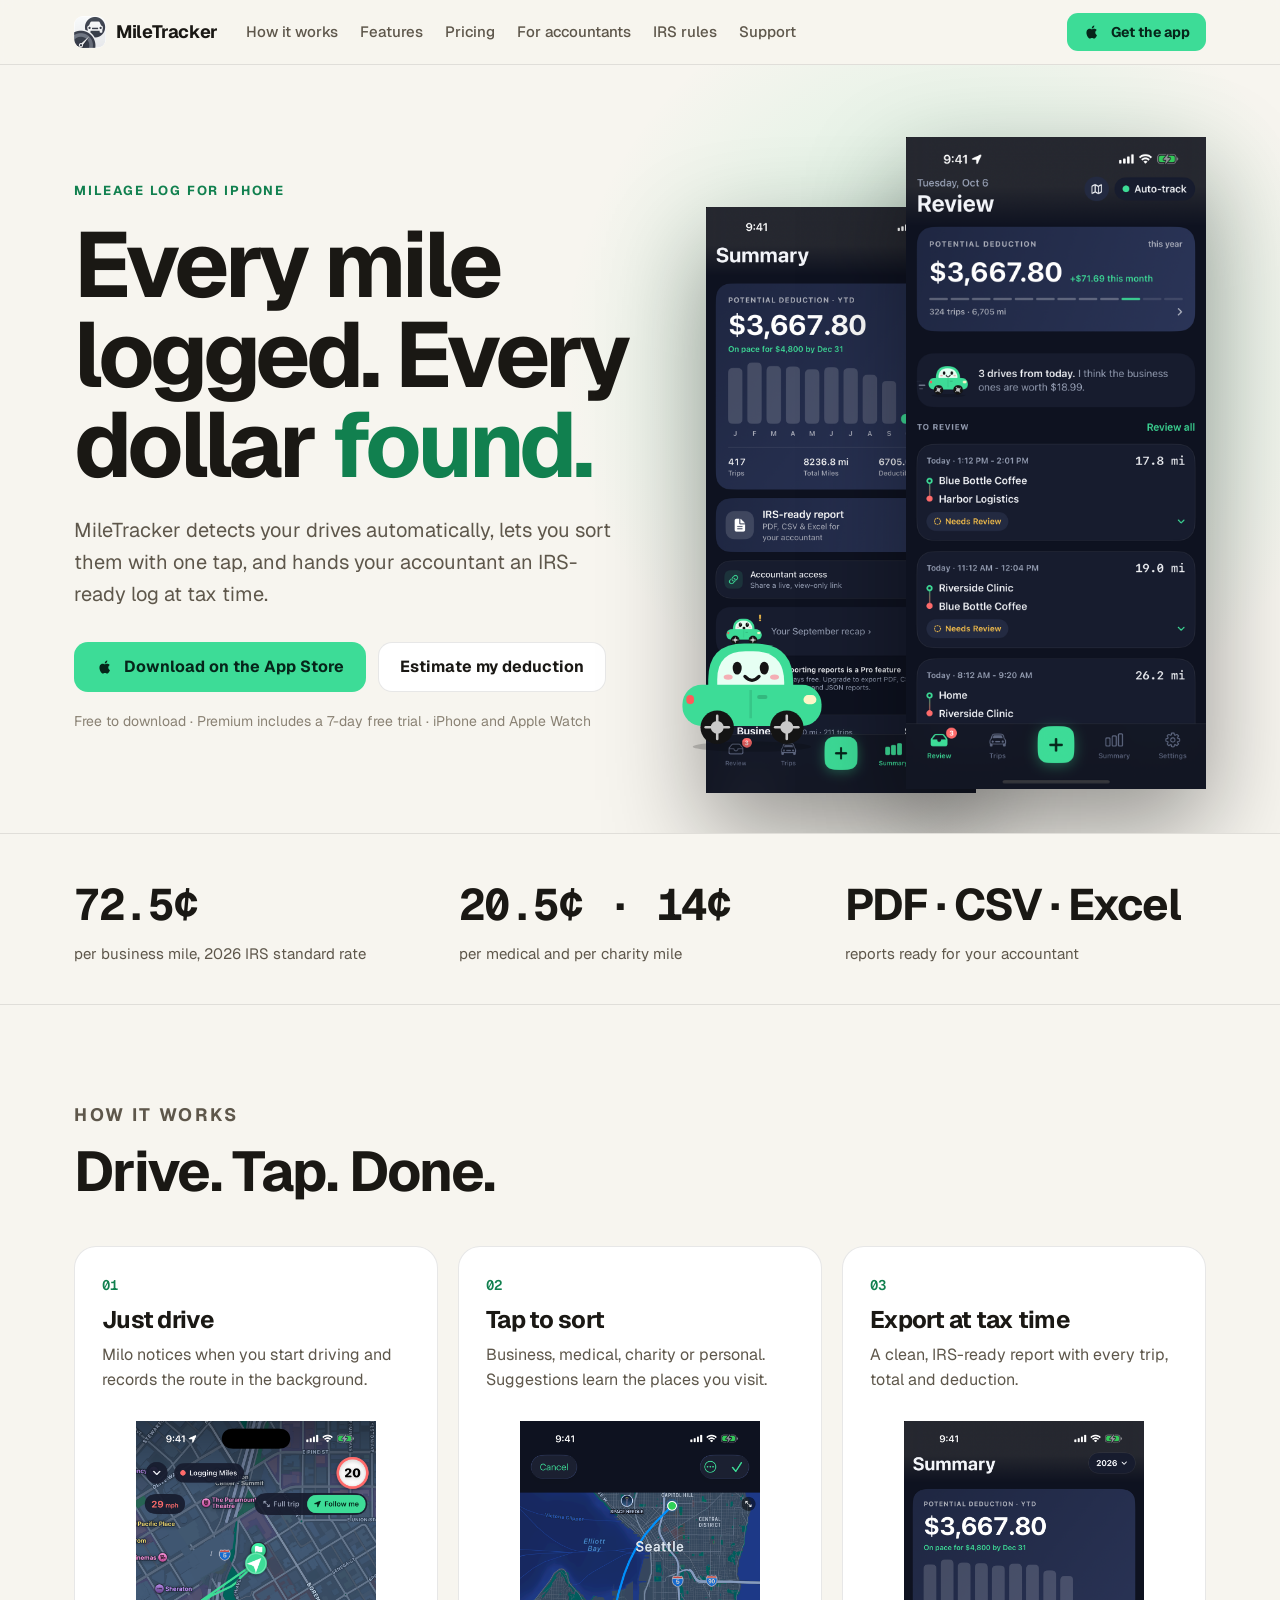
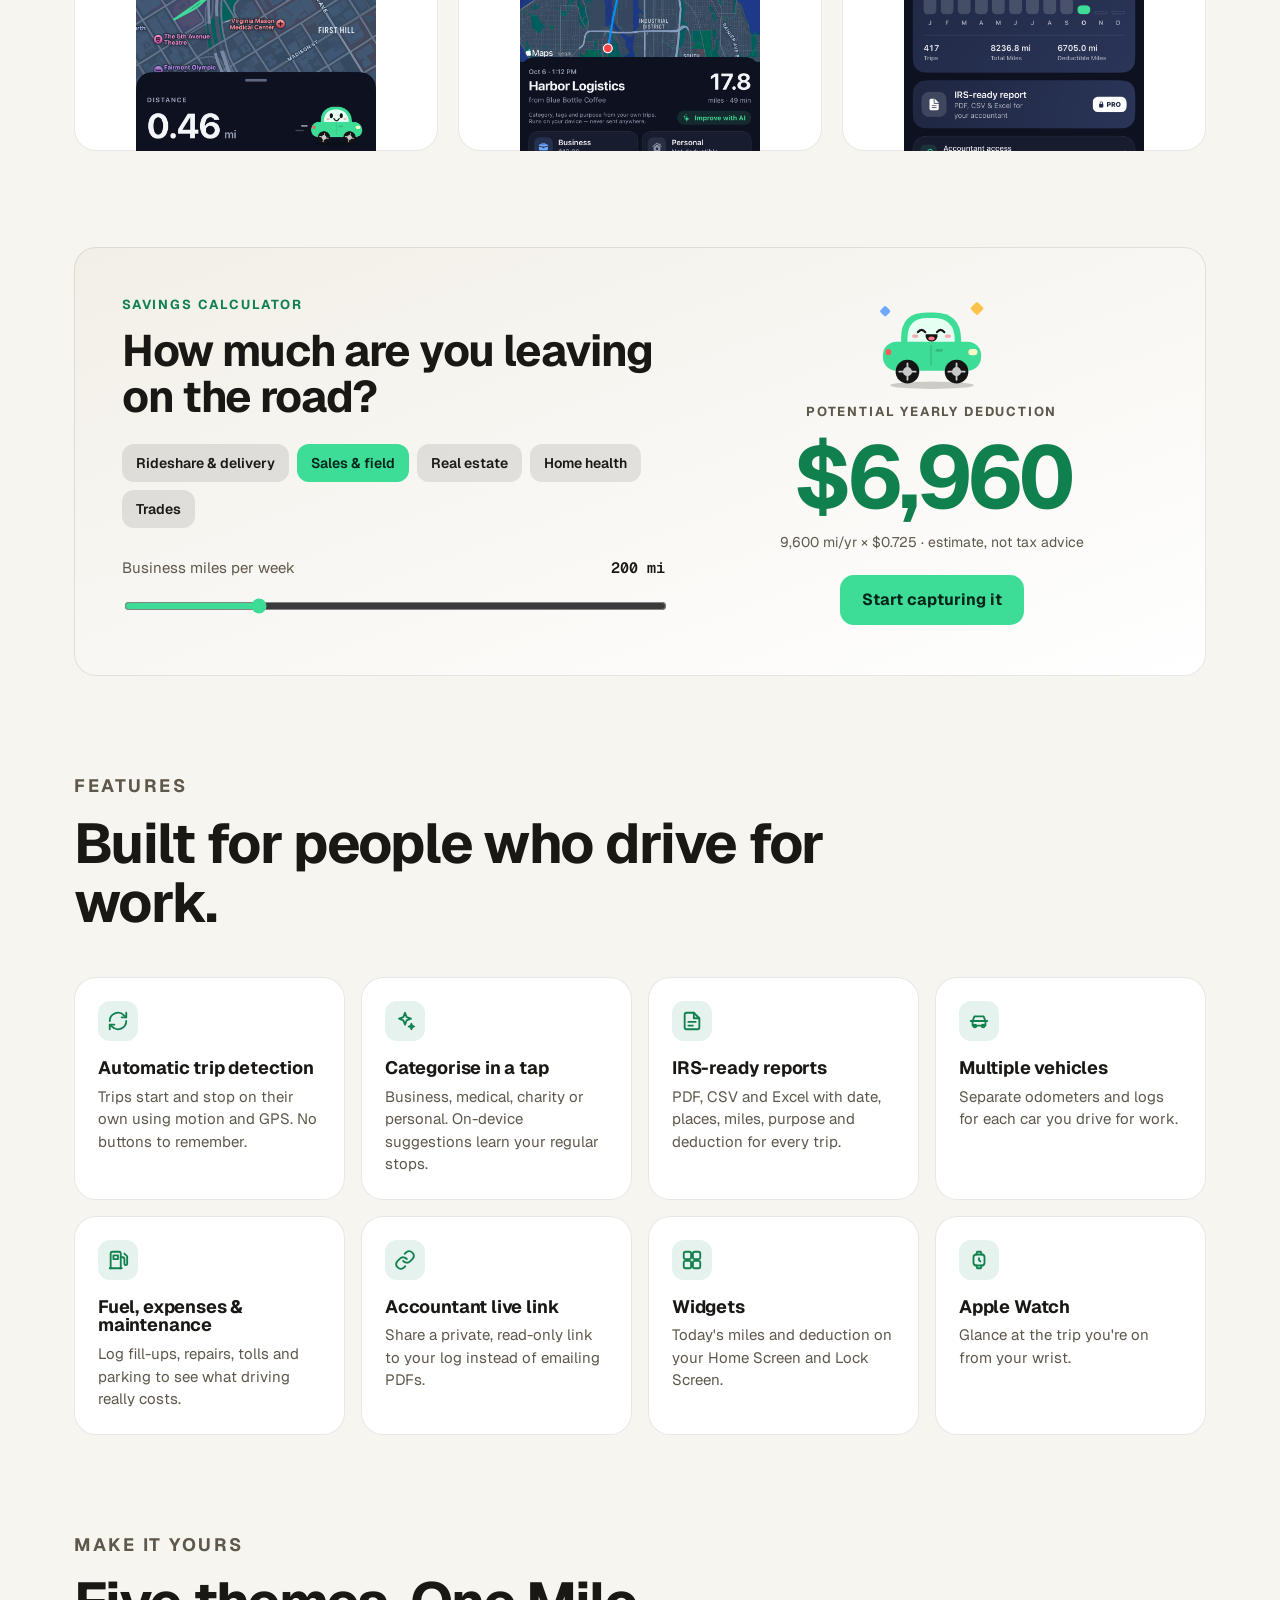
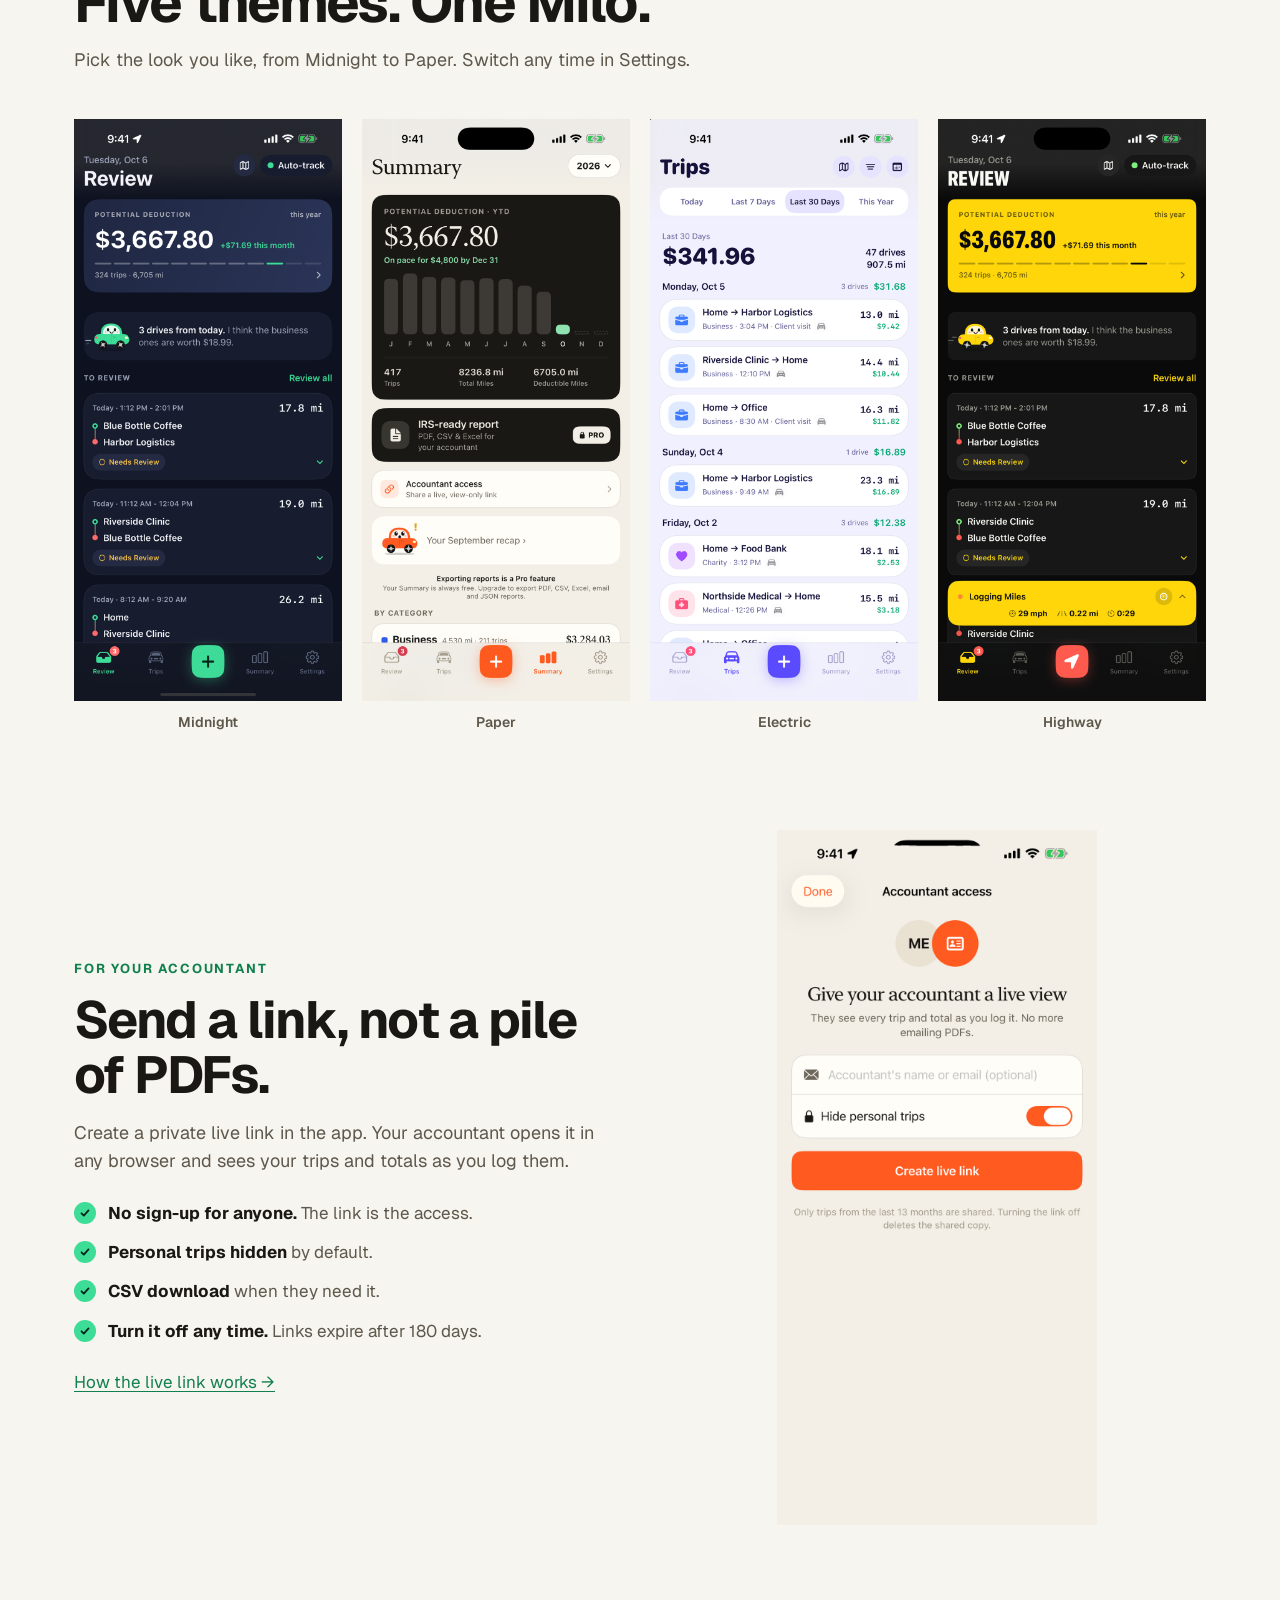
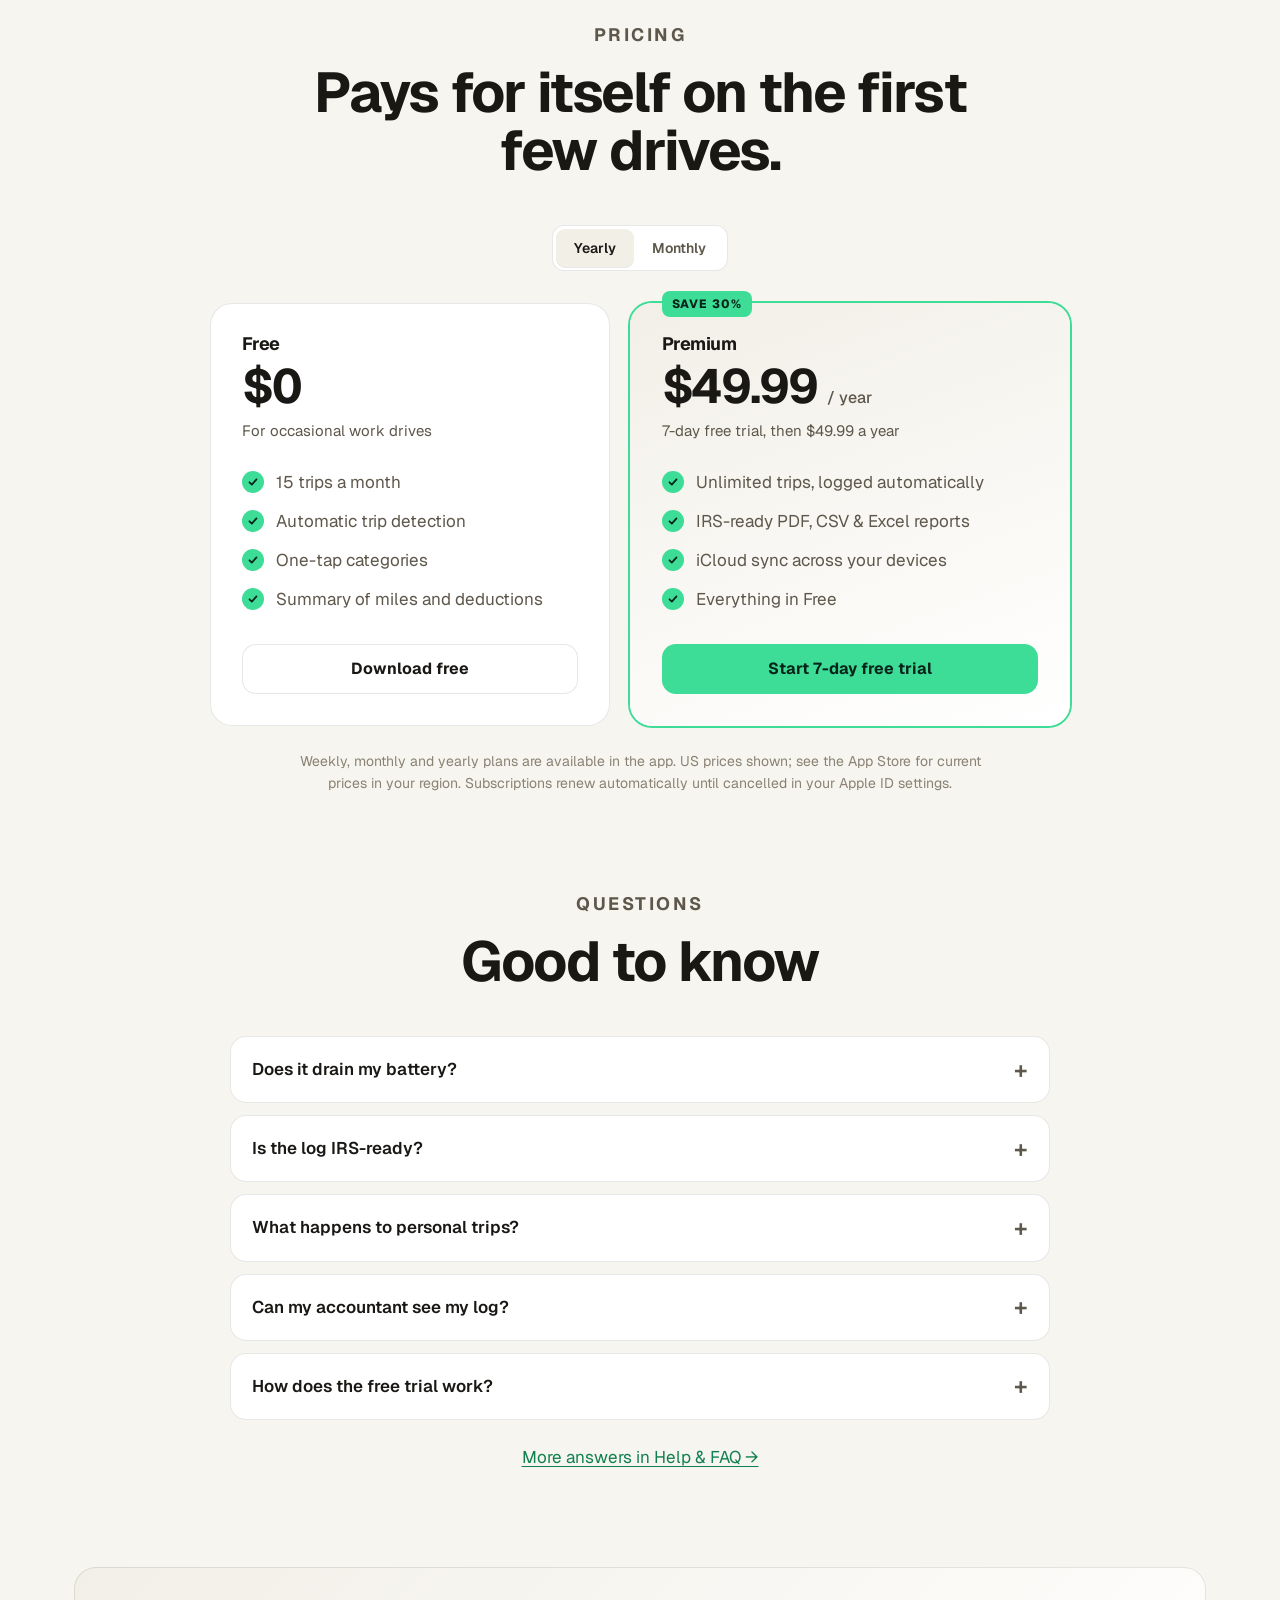
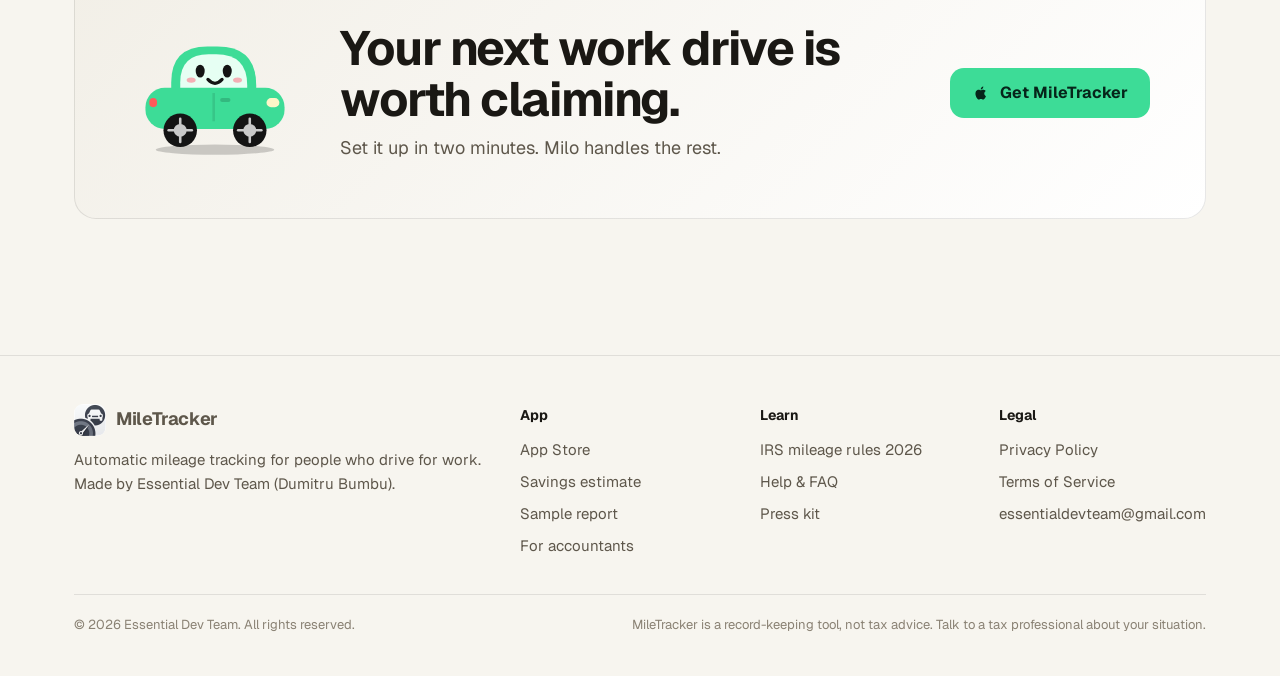
==== commit aa0f8497: "MileTracker 2.8 website: redesign, real screenshots, updated privacy - New landing page, get-started" ====
--- a/index.html
+++ b/index.html
@@ -1,519 +1,268 @@
-<!DOCTYPE html>
+<!doctype html>
 <html lang="en">
 <head>
-    <meta charset="UTF-8">
-    <meta name="viewport" content="width=device-width, initial-scale=1.0">
-    <title>MileTracker - Automatic Mileage Tracking for Tax Deductions</title>
-    <meta name="description" content="MileTracker automatically tracks your driving miles for tax deductions. Perfect for business, medical, and charity trips. IRS compliant mileage logs.">
-    <meta name="keywords" content="mileage tracker, tax deduction, IRS mileage, business miles, automatic trip tracking, iOS app">
-    <link rel="canonical" href="https://essentialdevteam.github.io/miletracker/">
-    
-    <!-- Open Graph -->
-    <meta property="og:title" content="MileTracker - Automatic Mileage Tracking">
-    <meta property="og:description" content="Track your driving miles automatically for tax deductions. IRS compliant.">
-    <meta property="og:type" content="website">
-    <meta property="og:url" content="https://essentialdevteam.github.io/miletracker/">
-    
-    <style>
-        * {
-            margin: 0;
-            padding: 0;
-            box-sizing: border-box;
-        }
-        
-        body {
-            font-family: -apple-system, BlinkMacSystemFont, 'Segoe UI', Roboto, Oxygen, Ubuntu, sans-serif;
-            line-height: 1.6;
-            color: #1a1a1a;
-        }
-        
-        /* Navigation */
-        nav {
-            background: white;
-            padding: 1rem 2rem;
-            position: fixed;
-            width: 100%;
-            top: 0;
-            z-index: 100;
-            box-shadow: 0 2px 10px rgba(0,0,0,0.1);
-        }
-        
-        nav .container {
-            max-width: 1200px;
-            margin: 0 auto;
-            display: flex;
-            justify-content: space-between;
-            align-items: center;
-        }
-        
-        .logo {
-            font-size: 1.5rem;
-            font-weight: 700;
-            color: #3B82F6;
-            text-decoration: none;
-        }
-        
-        .logo span {
-            color: #1a1a1a;
-        }
-        
-        nav ul {
-            display: flex;
-            list-style: none;
-            gap: 2rem;
-        }
-        
-        nav a {
-            text-decoration: none;
-            color: #666;
-            font-weight: 500;
-            transition: color 0.3s;
-        }
-        
-        nav a:hover {
-            color: #3B82F6;
-        }
-        
-        /* Hero Section */
-        .hero {
-            background: linear-gradient(135deg, #3B82F6 0%, #1D4ED8 100%);
-            padding: 8rem 2rem 4rem;
-            text-align: center;
-            color: white;
-        }
-        
-        .hero h1 {
-            font-size: 3rem;
-            margin-bottom: 1rem;
-            font-weight: 800;
-        }
-        
-        .hero p {
-            font-size: 1.25rem;
-            opacity: 0.9;
-            max-width: 600px;
-            margin: 0 auto 2rem;
-        }
-        
-        .app-store-btn {
-            display: inline-block;
-            background: black;
-            color: white;
-            padding: 0.75rem 2rem;
-            border-radius: 12px;
-            text-decoration: none;
-            font-weight: 600;
-            transition: transform 0.3s;
-        }
-        
-        .app-store-btn:hover {
-            transform: scale(1.05);
-        }
-        
-        /* Features Section */
-        .features {
-            padding: 5rem 2rem;
-            max-width: 1200px;
-            margin: 0 auto;
-        }
-        
-        .features h2 {
-            text-align: center;
-            font-size: 2.5rem;
-            margin-bottom: 3rem;
-            color: #1a1a1a;
-        }
-        
-        .feature-grid {
-            display: grid;
-            grid-template-columns: repeat(auto-fit, minmax(300px, 1fr));
-            gap: 2rem;
-        }
-        
-        .feature-card {
-            background: #f8fafc;
-            padding: 2rem;
-            border-radius: 16px;
-            text-align: center;
-        }
-        
-        .feature-icon {
-            font-size: 3rem;
-            margin-bottom: 1rem;
-        }
-        
-        .feature-card h3 {
-            font-size: 1.25rem;
-            margin-bottom: 0.5rem;
-            color: #1a1a1a;
-        }
-        
-        .feature-card p {
-            color: #666;
-        }
-        
-        /* IRS Rates Section */
-        .rates {
-            background: #f8fafc;
-            padding: 5rem 2rem;
-        }
-        
-        .rates .container {
-            max-width: 800px;
-            margin: 0 auto;
-            text-align: center;
-        }
-        
-        .rates h2 {
-            font-size: 2rem;
-            margin-bottom: 1rem;
-        }
-        
-        .rates-subtitle {
-            color: #666;
-            margin-bottom: 2rem;
-        }
-        
-        .rate-cards {
-            display: grid;
-            grid-template-columns: repeat(auto-fit, minmax(180px, 1fr));
-            gap: 1rem;
-        }
-        
-        .rate-card {
-            background: white;
-            padding: 1.5rem;
-            border-radius: 12px;
-            box-shadow: 0 2px 10px rgba(0,0,0,0.05);
-        }
-        
-        .rate-card .icon {
-            font-size: 2rem;
-            margin-bottom: 0.5rem;
-        }
-        
-        .rate-card .type {
-            font-weight: 600;
-            color: #1a1a1a;
-        }
-        
-        .rate-card .rate {
-            font-size: 1.5rem;
-            font-weight: 700;
-            color: #3B82F6;
-        }
-        
-        .rate-card .unit {
-            font-size: 0.875rem;
-            color: #666;
-        }
-        
-        /* Pricing Section */
-        .pricing {
-            padding: 5rem 2rem;
-            max-width: 1000px;
-            margin: 0 auto;
-        }
-        
-        .pricing h2 {
-            text-align: center;
-            font-size: 2rem;
-            margin-bottom: 0.5rem;
-        }
-        
-        .pricing-subtitle {
-            text-align: center;
-            color: #666;
-            margin-bottom: 3rem;
-        }
-        
-        .pricing-grid {
-            display: grid;
-            grid-template-columns: repeat(auto-fit, minmax(280px, 1fr));
-            gap: 1.5rem;
-        }
-        
-        .pricing-card {
-            background: white;
-            border: 2px solid #e5e7eb;
-            border-radius: 16px;
-            padding: 2rem;
-            text-align: center;
-        }
-        
-        .pricing-card.featured {
-            border-color: #3B82F6;
-            position: relative;
-        }
-        
-        .pricing-card.featured::before {
-            content: 'Best Value';
-            position: absolute;
-            top: -12px;
-            left: 50%;
-            transform: translateX(-50%);
-            background: #3B82F6;
-            color: white;
-            padding: 0.25rem 1rem;
-            border-radius: 20px;
-            font-size: 0.75rem;
-            font-weight: 600;
-        }
-        
-        .pricing-card h3 {
-            font-size: 1.25rem;
-            margin-bottom: 0.5rem;
-        }
-        
-        .pricing-card .price {
-            font-size: 2.5rem;
-            font-weight: 700;
-            color: #3B82F6;
-        }
-        
-        .pricing-card .period {
-            color: #666;
-            margin-bottom: 1.5rem;
-        }
-        
-        .pricing-card ul {
-            list-style: none;
-            text-align: left;
-            margin-bottom: 1.5rem;
-        }
-        
-        .pricing-card li {
-            padding: 0.5rem 0;
-            color: #666;
-        }
-        
-        .pricing-card li::before {
-            content: '✓';
-            color: #22c55e;
-            margin-right: 0.5rem;
-            font-weight: bold;
-        }
-        
-        /* Footer */
-        footer {
-            background: #1a1a1a;
-            color: white;
-            padding: 3rem 2rem;
-        }
-        
-        footer .container {
-            max-width: 1200px;
-            margin: 0 auto;
-            display: grid;
-            grid-template-columns: repeat(auto-fit, minmax(200px, 1fr));
-            gap: 2rem;
-        }
-        
-        footer h4 {
-            margin-bottom: 1rem;
-            color: #fff;
-        }
-        
-        footer a {
-            color: #9ca3af;
-            text-decoration: none;
-            display: block;
-            margin-bottom: 0.5rem;
-            transition: color 0.3s;
-        }
-        
-        footer a:hover {
-            color: #3B82F6;
-        }
-        
-        .footer-bottom {
-            text-align: center;
-            padding-top: 2rem;
-            margin-top: 2rem;
-            border-top: 1px solid #333;
-            color: #666;
-        }
-        
-        /* Responsive */
-        @media (max-width: 768px) {
-            nav ul {
-                display: none;
-            }
-            
-            .hero h1 {
-                font-size: 2rem;
-            }
-            
-            .hero p {
-                font-size: 1rem;
-            }
-        }
-    </style>
+<meta charset="utf-8">
+<meta name="viewport" content="width=device-width, initial-scale=1">
+<title>MileTracker: Automatic Mileage Log for IRS Deductions</title>
+<meta name="description" content="MileTracker detects your drives automatically, sorts them in a tap and builds an IRS-ready mileage log with 2026 rates. PDF, CSV and Excel reports for your accountant.">
+<link rel="canonical" href="https://snrgwa-bot.github.io/Milage-Tracker-Logbook/">
+<meta property="og:title" content="MileTracker: Automatic Mileage Log for IRS Deductions">
+<meta property="og:description" content="MileTracker detects your drives automatically, sorts them in a tap and builds an IRS-ready mileage log with 2026 rates. PDF, CSV and Excel reports for your accountant.">
+<meta property="og:type" content="website">
+<meta property="og:image" content="https://snrgwa-bot.github.io/Milage-Tracker-Logbook/press/social-1d.png">
+<meta name="twitter:card" content="summary_large_image">
+<meta name="theme-color" content="#0E1220" media="(prefers-color-scheme: dark)">
+<meta name="theme-color" content="#F7F5EF" media="(prefers-color-scheme: light)">
+<meta name="apple-itunes-app" content="app-id=6758228735">
+<link rel="icon" href="img/app-icon.png">
+<link rel="apple-touch-icon" href="img/app-icon.png">
+<link rel="preconnect" href="https://fonts.googleapis.com"><link rel="preconnect" href="https://fonts.gstatic.com" crossorigin><link rel="stylesheet" href="https://fonts.googleapis.com/css2?family=Geist:wght@400;500;600;700;800&family=Geist+Mono:wght@500;600&family=Instrument+Serif:ital@0;1&display=swap">
+<link rel="stylesheet" href="styles.css">
+
 </head>
 <body>
-    <!-- Navigation -->
-    <nav>
-        <div class="container">
-            <a href="index.html" class="logo">Mile<span>Tracker</span></a>
-            <ul>
-                <li><a href="#features">Features</a></li>
-                <li><a href="#pricing">Pricing</a></li>
-                <li><a href="support.html">Support</a></li>
-                <li><a href="privacy.html">Privacy</a></li>
-            </ul>
+<a class="skip" href="#main">Skip to content</a>
+<header class="site-head">
+  <div class="wrap">
+    <a class="brand" href="index.html"><img src="img/app-icon.png" alt="" width="32" height="32">MileTracker</a>
+    <nav class="nav" aria-label="Main"><a href="index.html#how">How it works</a><a href="index.html#features">Features</a><a href="index.html#pricing">Pricing</a><a href="accountants.html">For accountants</a><a href="blog/irs-mileage-rules.html">IRS rules</a><a href="support.html">Support</a></nav>
+    <a class="btn btn-primary btn-sm" href="https://apps.apple.com/us/app/miletracker-mileage-logbook/id6758228735"><svg viewBox="0 0 24 24" aria-hidden="true" fill="currentColor"><path d="M16.37 12.6c-.02-2.2 1.8-3.26 1.88-3.31-1.03-1.5-2.62-1.7-3.18-1.73-1.35-.14-2.64.8-3.33.8-.69 0-1.74-.78-2.87-.76-1.47.02-2.83.86-3.59 2.18-1.54 2.66-.39 6.6 1.1 8.76.73 1.06 1.6 2.24 2.73 2.2 1.1-.04 1.51-.71 2.84-.71 1.32 0 1.7.71 2.86.69 1.18-.02 1.93-1.07 2.65-2.13.84-1.22 1.18-2.41 1.2-2.47-.03-.01-2.3-.88-2.32-3.52zM14.2 6.13c.6-.73 1.01-1.75.9-2.76-.87.04-1.92.58-2.54 1.31-.56.64-1.05 1.68-.92 2.67.97.08 1.96-.49 2.56-1.22z"/></svg>Get the app</a>
+  </div>
+</header>
+<main id="main">
+
+<div class="hero">
+  <div class="wrap">
+    <div>
+      <p class="eyebrow">Mileage log for iPhone</p>
+      <h1 style="margin-top:18px">Every mile logged. Every dollar <em>found.</em></h1>
+      <p class="lede">MileTracker detects your drives automatically, lets you sort them with one tap, and hands your accountant an IRS-ready log at tax time.</p>
+      <div class="ctas">
+        <a class="btn btn-primary" href="https://apps.apple.com/us/app/miletracker-mileage-logbook/id6758228735"><svg viewBox="0 0 24 24" aria-hidden="true" fill="currentColor"><path d="M16.37 12.6c-.02-2.2 1.8-3.26 1.88-3.31-1.03-1.5-2.62-1.7-3.18-1.73-1.35-.14-2.64.8-3.33.8-.69 0-1.74-.78-2.87-.76-1.47.02-2.83.86-3.59 2.18-1.54 2.66-.39 6.6 1.1 8.76.73 1.06 1.6 2.24 2.73 2.2 1.1-.04 1.51-.71 2.84-.71 1.32 0 1.7.71 2.86.69 1.18-.02 1.93-1.07 2.65-2.13.84-1.22 1.18-2.41 1.2-2.47-.03-.01-2.3-.88-2.32-3.52zM14.2 6.13c.6-.73 1.01-1.75.9-2.76-.87.04-1.92.58-2.54 1.31-.56.64-1.05 1.68-.92 2.67.97.08 1.96-.49 2.56-1.22z"/></svg>Download on the App Store</a>
+        <a class="btn btn-ghost" href="get-started.html">Estimate my deduction</a>
+      </div>
+      <p class="fine">Free to download &middot; Premium includes a 7-day free trial &middot; iPhone and Apple Watch</p>
+    </div>
+    <div class="hero-phones">
+      <img class="p2" src="img/screen-summary.png" alt="MileTracker summary screen" width="600" height="1303">
+      <img class="p1" src="img/screen-home.png" alt="MileTracker Review screen showing trips to review and potential deduction" width="600" height="1303">
+      <div class="milo"><svg class="milo-svg" viewBox="-6 -6 132 104" role="img" aria-label="Milo, the MileTracker car mascot"><ellipse cx="60" cy="90" rx="46" ry="4" fill="rgba(0,0,0,.18)"/><g class="milo-bob"><path d="M26 50V38Q26 10 54 10H62Q92 10 92 40V50Z" fill="var(--milo,#3DDC97)"/><path d="M33 46V38Q33 16 55 16H61Q85 16 85 40V46Z" fill="var(--milo-face,#E6FFF3)"/><ellipse cx="48.5" cy="29" rx="3.5" ry="5" fill="#141414"/><ellipse cx="69.5" cy="29" rx="3.5" ry="5" fill="#141414"/><ellipse cx="41.5" cy="36" rx="3.5" ry="2" fill="rgba(255,110,130,.55)"/><ellipse cx="77.5" cy="36" rx="3.5" ry="2" fill="rgba(255,110,130,.55)"/><path d="M54.5 35.5q5.5 6 11 0" fill="none" stroke="#141414" stroke-width="2.5" stroke-linecap="round"/><rect x="6" y="42" width="108" height="32" rx="15" fill="var(--milo,#3DDC97)"/><rect x="58" y="46" width="2" height="22" fill="rgba(0,0,0,.10)"/><rect x="64" y="50" width="8" height="3" rx="1.5" fill="rgba(0,0,0,.16)"/><rect x="100" y="50" width="10" height="7" rx="3.5" fill="#FFF6C8"/><rect x="9" y="50" width="6" height="7" rx="3" fill="#FF5A5A"/><circle cx="33" cy="75" r="13" fill="#141414"/><rect x="32" y="65" width="2" height="20" rx="1" fill="#C9C9C9"/><rect x="23" y="74" width="20" height="2" rx="1" fill="#C9C9C9"/><circle cx="33" cy="75" r="5" fill="#C9C9C9"/><circle cx="87" cy="75" r="13" fill="#141414"/><rect x="86" y="65" width="2" height="20" rx="1" fill="#C9C9C9"/><rect x="77" y="74" width="20" height="2" rx="1" fill="#C9C9C9"/><circle cx="87" cy="75" r="5" fill="#C9C9C9"/></g></svg></div>
+    </div>
+  </div>
+</div>
+
+<div class="facts">
+  <div class="wrap">
+    <div class="fact"><b class="mono">72.5&cent;</b><span>per business mile, 2026 IRS standard rate</span></div>
+    <div class="fact"><b class="mono">20.5&cent; &middot; 14&cent;</b><span>per medical and per charity mile</span></div>
+    <div class="fact"><b>PDF &middot; CSV &middot; Excel</b><span>reports ready for your accountant</span></div>
+  </div>
+</div>
+
+<section id="how">
+  <div class="wrap">
+    <div class="section-head"><p class="eyebrow">How it works</p><h2>Drive. Tap. Done.</h2></div>
+    <div class="steps">
+      <article class="card step"><span class="n">01</span><h3>Just drive</h3><p>Milo notices when you start driving and records the route in the background.</p><div class="shot"><img src="img/screen-live.png" alt="Live trip recording screen" loading="lazy" width="600" height="1303"></div></article><article class="card step"><span class="n">02</span><h3>Tap to sort</h3><p>Business, medical, charity or personal. Suggestions learn the places you visit.</p><div class="shot"><img src="img/screen-review.png" alt="Trip review screen with category buttons" loading="lazy" width="600" height="1303"></div></article><article class="card step"><span class="n">03</span><h3>Export at tax time</h3><p>A clean, IRS-ready report with every trip, total and deduction.</p><div class="shot"><img src="img/screen-summary.png" alt="Summary screen with yearly deduction" loading="lazy" width="600" height="1303"></div></article>
+    </div>
+  </div>
+</section>
+
+<section id="calculator" style="padding-top:0">
+  <div class="wrap">
+    <div class="card calc">
+      <div>
+        <p class="eyebrow">Savings calculator</p>
+        <h2>How much are you leaving on the road?</h2>
+        <div class="chips" role="group" aria-label="What do you drive for?">
+          <button class="chip" data-m="400" aria-pressed="false">Rideshare &amp; delivery</button>
+          <button class="chip" data-m="200" aria-pressed="true">Sales &amp; field</button>
+          <button class="chip" data-m="250" aria-pressed="false">Real estate</button>
+          <button class="chip" data-m="300" aria-pressed="false">Home health</button>
+          <button class="chip" data-m="225" aria-pressed="false">Trades</button>
         </div>
-    </nav>
-
-    <!-- Hero Section -->
-    <section class="hero">
-        <h1>Track Miles. Maximize Deductions.</h1>
-        <p>Automatically track your driving mileage for tax deductions. Perfect for business owners, freelancers, medical trips, and charitable work.</p>
-        <a href="https://apps.apple.com/us/app/id6758228735" class="app-store-btn">
-            📱 Download on the App Store
-        </a>
-    </section>
-
-    <!-- Features Section -->
-    <section class="features" id="features">
-        <h2>Why MileTracker?</h2>
-        <div class="feature-grid">
-            <div class="feature-card">
-                <div class="feature-icon">🚗</div>
-                <h3>Automatic Trip Detection</h3>
-                <p>MileTracker detects when you start driving and automatically records your trips. No more forgetting to log miles.</p>
-            </div>
-            <div class="feature-card">
-                <div class="feature-icon">📍</div>
-                <h3>GPS Route Tracking</h3>
-                <p>Accurate GPS tracking shows your exact route on a map. Every trip is recorded with start and end locations.</p>
-            </div>
-            <div class="feature-card">
-                <div class="feature-icon">💰</div>
-                <h3>IRS Compliant</h3>
-                <p>Generate IRS-compliant mileage logs for tax deductions. Supports 2026 standard mileage rates.</p>
-            </div>
-            <div class="feature-card">
-                <div class="feature-icon">📊</div>
-                <h3>Reports & Export</h3>
-                <p>Export detailed reports in PDF or CSV format. Perfect for tax filing or expense reimbursement.</p>
-            </div>
-            <div class="feature-card">
-                <div class="feature-icon">🏷️</div>
-                <h3>Categories & Tags</h3>
-                <p>Organize trips by category (Business, Medical, Charity, Personal) and add custom tags for easy filtering.</p>
-            </div>
-            <div class="feature-card">
-                <div class="feature-icon">☁️</div>
-                <h3>iCloud Sync</h3>
-                <p>Your data syncs across all your devices with iCloud. Never lose your mileage records.</p>
-            </div>
-        </div>
-    </section>
-
-    <!-- IRS Rates Section -->
-    <section class="rates">
-        <div class="container">
-            <h2>2026 IRS Standard Mileage Rates</h2>
-            <p class="rates-subtitle">MileTracker automatically calculates your deductions using official IRS rates</p>
-            <div class="rate-cards">
-                <div class="rate-card">
-                    <div class="icon">💼</div>
-                    <div class="type">Business</div>
-                    <div class="rate">72.5¢</div>
-                    <div class="unit">per mile</div>
-                </div>
-                <div class="rate-card">
-                    <div class="icon">🏥</div>
-                    <div class="type">Medical</div>
-                    <div class="rate">20.5¢</div>
-                    <div class="unit">per mile</div>
-                </div>
-                <div class="rate-card">
-                    <div class="icon">❤️</div>
-                    <div class="type">Charity</div>
-                    <div class="rate">14¢</div>
-                    <div class="unit">per mile</div>
-                </div>
-                <div class="rate-card">
-                    <div class="icon">🏠</div>
-                    <div class="type">Personal</div>
-                    <div class="rate">—</div>
-                    <div class="unit">not deductible</div>
-                </div>
-            </div>
-        </div>
-    </section>
-
-    <!-- Pricing Section -->
-    <section class="pricing" id="pricing">
-        <h2>Simple, Transparent Pricing</h2>
-        <p class="pricing-subtitle">Start free with 15 trips/month. Upgrade for unlimited tracking.</p>
-        <div class="pricing-grid">
-            <div class="pricing-card">
-                <h3>Free</h3>
-                <div class="price">$0</div>
-                <div class="period">15 trips/month</div>
-                <ul>
-                    <li>15 trips per month</li>
-                    <li>Manual trip entry</li>
-                    <li>Basic auto-detection</li>
-                    <li>Category assignment</li>
-                    <li>Trip history</li>
-                </ul>
-            </div>
-            <div class="pricing-card">
-                <h3>Monthly</h3>
-                <div class="price">$9.99</div>
-                <div class="period">per month</div>
-                <ul>
-                    <li>Unlimited trips</li>
-                    <li>iCloud sync</li>
-                    <li>Export PDF/CSV</li>
-                    <li>Advanced analytics</li>
-                    <li>Priority support</li>
-                </ul>
-            </div>
-            <div class="pricing-card featured">
-                <h3>Yearly</h3>
-                <div class="price">$89.99</div>
-                <div class="period">per year (save 25%)</div>
-                <ul>
-                    <li>Unlimited trips</li>
-                    <li>iCloud sync</li>
-                    <li>Export PDF/CSV</li>
-                    <li>Advanced analytics</li>
-                    <li>Priority support</li>
-                </ul>
-            </div>
-        </div>
-    </section>
-
-    <!-- Footer -->
-    <footer>
-        <div class="container">
-            <div>
-                <h4>MileTracker</h4>
-                <p style="color: #9ca3af;">Automatic mileage tracking for tax deductions.</p>
-            </div>
-            <div>
-                <h4>Legal</h4>
-                <a href="privacy.html">Privacy Policy</a>
-                <a href="terms.html">Terms of Service</a>
-            </div>
-            <div>
-                <h4>Support</h4>
-                <a href="support.html">Help & FAQ</a>
-                <a href="mailto:essentialdevteam@gmail.com">Contact Us</a>
-            </div>
-            <div>
-                <h4>Company</h4>
-                <p style="color: #9ca3af;">Essential Dev Team</p>
-                <a href="https://essentialdevteam.com">essentialdevteam.com</a>
-            </div>
-        </div>
-        <div class="footer-bottom">
-            <p>© 2026 MileTracker. All rights reserved.</p>
-        </div>
-    </footer>
+        <div class="range-row"><label for="miles">Business miles per week</label><output id="milesOut" for="miles">200 mi</output></div>
+        <input id="miles" type="range" min="10" max="800" step="10" value="200">
+      </div>
+      <div class="calc-result" aria-live="polite">
+        <div class="milo"><svg class="milo-svg" viewBox="-6 -6 132 104" role="img" aria-label="Milo, the MileTracker car mascot"><ellipse cx="60" cy="90" rx="46" ry="4" fill="rgba(0,0,0,.18)"/><g class="milo-bob"><path d="M26 50V38Q26 10 54 10H62Q92 10 92 40V50Z" fill="var(--milo,#3DDC97)"/><path d="M33 46V38Q33 16 55 16H61Q85 16 85 40V46Z" fill="var(--milo-face,#E6FFF3)"/><path d="M44.5 31.5q4-5 8 0" fill="none" stroke="#141414" stroke-width="2.5" stroke-linecap="round"/><path d="M65.5 31.5q4-5 8 0" fill="none" stroke="#141414" stroke-width="2.5" stroke-linecap="round"/><ellipse cx="41.5" cy="36" rx="3.5" ry="2" fill="rgba(255,110,130,.55)"/><ellipse cx="77.5" cy="36" rx="3.5" ry="2" fill="rgba(255,110,130,.55)"/><path d="M53 34h13v2a6.5 6 0 0 1-13 0z" fill="#141414"/><path d="M56 38.5a3.5 2.2 0 0 1 7 0a3.5 2 0 0 1-7 0z" fill="#FF7A8A"/><rect x="6" y="42" width="108" height="32" rx="15" fill="var(--milo,#3DDC97)"/><rect x="58" y="46" width="2" height="22" fill="rgba(0,0,0,.10)"/><rect x="64" y="50" width="8" height="3" rx="1.5" fill="rgba(0,0,0,.16)"/><rect x="100" y="50" width="10" height="7" rx="3.5" fill="#FFF6C8"/><rect x="9" y="50" width="6" height="7" rx="3" fill="#FF5A5A"/><circle cx="33" cy="75" r="13" fill="#141414"/><rect x="32" y="65" width="2" height="20" rx="1" fill="#C9C9C9"/><rect x="23" y="74" width="20" height="2" rx="1" fill="#C9C9C9"/><circle cx="33" cy="75" r="5" fill="#C9C9C9"/><circle cx="87" cy="75" r="13" fill="#141414"/><rect x="86" y="65" width="2" height="20" rx="1" fill="#C9C9C9"/><rect x="77" y="74" width="20" height="2" rx="1" fill="#C9C9C9"/><circle cx="87" cy="75" r="5" fill="#C9C9C9"/></g><rect x="4" y="4" width="9" height="9" rx="2" fill="#6EA8FF" transform="rotate(45 8.5 8.5)"/><rect x="104" y="0" width="11" height="11" rx="2" fill="#FFC24B" transform="rotate(45 109.5 5.5)"/></svg></div>
+        <p class="eyebrow" style="color:var(--ink-2)">Potential yearly deduction</p>
+        <div class="big" id="proj">$6,960</div>
+        <small id="projNote">9,600 mi/yr &times; $0.725 &middot; estimate, not tax advice</small>
+        <a class="btn btn-primary" href="https://apps.apple.com/us/app/miletracker-mileage-logbook/id6758228735" style="margin-top:12px">Start capturing it</a>
+      </div>
+    </div>
+  </div>
+</section>
+
+<section id="features" style="padding-top:0">
+  <div class="wrap">
+    <div class="section-head"><p class="eyebrow">Features</p><h2>Built for people who drive for work.</h2></div>
+    <div class="features">
+      <article class="card feature"><div class="ic"><svg viewBox="0 0 24 24" fill="none" stroke="currentColor" stroke-width="2" stroke-linecap="round" stroke-linejoin="round" aria-hidden="true"><path d="M3 12a9 9 0 0 1 15.5-6.2L21 8"/><path d="M21 3v5h-5"/><path d="M21 12a9 9 0 0 1-15.5 6.2L3 16"/><path d="M3 21v-5h5"/></svg></div><h3>Automatic trip detection</h3><p>Trips start and stop on their own using motion and GPS. No buttons to remember.</p></article><article class="card feature"><div class="ic"><svg viewBox="0 0 24 24" fill="none" stroke="currentColor" stroke-width="2" stroke-linecap="round" stroke-linejoin="round" aria-hidden="true"><path d="M12 3l1.8 4.7L18.5 9.5l-4.7 1.8L12 16l-1.8-4.7L5.5 9.5l4.7-1.8z"/><path d="M19 15l.8 2.2L22 18l-2.2.8L19 21l-.8-2.2L16 18l2.2-.8z"/></svg></div><h3>Categorise in a tap</h3><p>Business, medical, charity or personal. On-device suggestions learn your regular stops.</p></article><article class="card feature"><div class="ic"><svg viewBox="0 0 24 24" fill="none" stroke="currentColor" stroke-width="2" stroke-linecap="round" stroke-linejoin="round" aria-hidden="true"><path d="M14 3H6a2 2 0 0 0-2 2v14a2 2 0 0 0 2 2h12a2 2 0 0 0 2-2V9z"/><path d="M14 3v6h6"/><path d="M8 13h8M8 17h5"/></svg></div><h3>IRS-ready reports</h3><p>PDF, CSV and Excel with date, places, miles, purpose and deduction for every trip.</p></article><article class="card feature"><div class="ic"><svg viewBox="0 0 24 24" fill="none" stroke="currentColor" stroke-width="2" stroke-linecap="round" stroke-linejoin="round" aria-hidden="true"><path d="M5 17h14v-5l-2-5H7l-2 5z"/><path d="M3 12h18"/><circle cx="7.5" cy="17.5" r="1.5"/><circle cx="16.5" cy="17.5" r="1.5"/></svg></div><h3>Multiple vehicles</h3><p>Separate odometers and logs for each car you drive for work.</p></article><article class="card feature"><div class="ic"><svg viewBox="0 0 24 24" fill="none" stroke="currentColor" stroke-width="2" stroke-linecap="round" stroke-linejoin="round" aria-hidden="true"><path d="M4 21V5a2 2 0 0 1 2-2h7a2 2 0 0 1 2 2v16"/><path d="M3 21h13"/><path d="M15 9h2a2 2 0 0 1 2 2v5a1.5 1.5 0 0 0 3 0V8l-3-3"/><path d="M7 7h5v4H7z"/></svg></div><h3>Fuel, expenses & maintenance</h3><p>Log fill-ups, repairs, tolls and parking to see what driving really costs.</p></article><article class="card feature"><div class="ic"><svg viewBox="0 0 24 24" fill="none" stroke="currentColor" stroke-width="2" stroke-linecap="round" stroke-linejoin="round" aria-hidden="true"><path d="M10 13a5 5 0 0 0 7.5.5l3-3a5 5 0 0 0-7-7l-1.7 1.7"/><path d="M14 11a5 5 0 0 0-7.5-.5l-3 3a5 5 0 0 0 7 7l1.7-1.7"/></svg></div><h3>Accountant live link</h3><p>Share a private, read-only link to your log instead of emailing PDFs.</p></article><article class="card feature"><div class="ic"><svg viewBox="0 0 24 24" fill="none" stroke="currentColor" stroke-width="2" stroke-linecap="round" stroke-linejoin="round" aria-hidden="true"><rect x="3" y="3" width="8" height="8" rx="2"/><rect x="13" y="3" width="8" height="8" rx="2"/><rect x="3" y="13" width="8" height="8" rx="2"/><rect x="13" y="13" width="8" height="8" rx="2"/></svg></div><h3>Widgets</h3><p>Today's miles and deduction on your Home Screen and Lock Screen.</p></article><article class="card feature"><div class="ic"><svg viewBox="0 0 24 24" fill="none" stroke="currentColor" stroke-width="2" stroke-linecap="round" stroke-linejoin="round" aria-hidden="true"><rect x="6" y="6" width="12" height="12" rx="3"/><path d="M9 6l1-3h4l1 3M9 18l1 3h4l1-3"/><path d="M12 10v2l1.5 1.5"/></svg></div><h3>Apple Watch</h3><p>Glance at the trip you're on from your wrist.</p></article>
+    </div>
+  </div>
+</section>
+
+<section id="themes" style="padding-top:0">
+  <div class="wrap">
+    <div class="section-head"><p class="eyebrow">Make it yours</p><h2>Five themes. One Milo.</h2><p>Pick the look you like, from Midnight to Paper. Switch any time in Settings.</p></div>
+    <div class="themes">
+      <figure><img src="img/screen-home.png" alt="Midnight theme" loading="lazy" width="600" height="1303"><figcaption>Midnight</figcaption></figure>
+      <figure><img src="img/screen-paper-summary.png" alt="Paper theme" loading="lazy" width="600" height="1303"><figcaption>Paper</figcaption></figure>
+      <figure><img src="img/screen-electric-trips.png" alt="Electric theme" loading="lazy" width="600" height="1303"><figcaption>Electric</figcaption></figure>
+      <figure><img src="img/screen-highway-live.png" alt="Highway theme" loading="lazy" width="600" height="1303"><figcaption>Highway</figcaption></figure>
+    </div>
+  </div>
+</section>
+
+<section id="accountant" style="padding-top:0">
+  <div class="wrap split">
+    <div>
+      <p class="eyebrow">For your accountant</p>
+      <h2>Send a link, not a pile of PDFs.</h2>
+      <p class="lede">Create a private live link in the app. Your accountant opens it in any browser and sees your trips and totals as you log them.</p>
+      <ul class="ticks">
+        <li><span><b>No sign-up for anyone.</b> The link is the access.</span></li>
+        <li><span><b>Personal trips hidden</b> by default.</span></li>
+        <li><span><b>CSV download</b> when they need it.</span></li>
+        <li><span><b>Turn it off any time.</b> Links expire after 180 days.</span></li>
+      </ul>
+      <p style="margin-top:24px"><a href="accountants.html">How the live link works &rarr;</a></p>
+    </div>
+    <div class="shot"><img src="img/screen-accountant.png" alt="Accountant access screen in MileTracker" loading="lazy" width="600" height="1303"></div>
+  </div>
+</section>
+
+<section id="pricing" style="padding-top:0">
+  <div class="wrap">
+    <div class="section-head center"><p class="eyebrow">Pricing</p><h2>Pays for itself on the first few drives.</h2></div>
+    <div class="center"><div class="toggle" role="group" aria-label="Billing period">
+      <button type="button" data-plan="yearly" aria-pressed="true">Yearly</button>
+      <button type="button" data-plan="monthly" aria-pressed="false">Monthly</button>
+    </div></div>
+    <div class="tiers">
+      <article class="card tier">
+        <h3>Free</h3>
+        <div class="price">$0</div>
+        <p class="note">For occasional work drives</p>
+        <ul class="ticks">
+          <li>15 trips a month</li>
+          <li>Automatic trip detection</li>
+          <li>One-tap categories</li>
+          <li>Summary of miles and deductions</li>
+        </ul>
+        <a class="btn btn-ghost" href="https://apps.apple.com/us/app/miletracker-mileage-logbook/id6758228735">Download free</a>
+      </article>
+      <article class="card tier pro">
+        <span class="badge" id="saveBadge">SAVE 30%</span>
+        <h3>Premium</h3>
+        <div class="price"><span id="pPrice">$49.99</span> <small id="pPer">/ year</small></div>
+        <p class="note" id="pNote">7-day free trial, then $49.99 a year</p>
+        <ul class="ticks">
+          <li>Unlimited trips, logged automatically</li>
+          <li>IRS-ready PDF, CSV &amp; Excel reports</li>
+          <li>iCloud sync across your devices</li>
+          <li>Everything in Free</li>
+        </ul>
+        <a class="btn btn-primary" href="https://apps.apple.com/us/app/miletracker-mileage-logbook/id6758228735">Start 7-day free trial</a>
+      </article>
+    </div>
+    <p class="price-fine">Weekly, monthly and yearly plans are available in the app. US prices shown; see the App Store for current prices in your region. Subscriptions renew automatically until cancelled in your Apple ID settings.</p>
+  </div>
+</section>
+
+<section id="faq" style="padding-top:0">
+  <div class="wrap">
+    <div class="section-head center"><p class="eyebrow">Questions</p><h2>Good to know</h2></div>
+    <div class="faq">
+      <details><summary>Does it drain my battery?</summary><div class="a"><p>MileTracker uses motion sensors to wake GPS only when you start driving. You can choose Economy, Balanced or Rocket tracking in Settings to trade precision for battery.</p></div></details><details><summary>Is the log IRS-ready?</summary><div class="a"><p>Each trip records the date, start and end place, distance and the purpose you choose, close to the time of the drive. That is what the IRS asks a mileage log to show. Export a PDF, CSV or Excel file whenever you need it.</p></div></details><details><summary>What happens to personal trips?</summary><div class="a"><p>Mark them Personal with one tap. They are left out of deduction totals and can be left out of reports and the accountant link.</p></div></details><details><summary>Can my accountant see my log?</summary><div class="a"><p>Yes, if you want. Create an accountant link in the app and your accountant can view and download your trips in a browser, with no account. You can turn the link off at any time. <a href="accountants.html">How the live link works</a>.</p></div></details><details><summary>How does the free trial work?</summary><div class="a"><p>Premium starts with a 7-day free trial through the App Store. Cancel in your iPhone's subscription settings before the trial ends and you won't be charged.</p></div></details>
+    </div>
+    <p class="center" style="margin-top:24px"><a href="support.html">More answers in Help &amp; FAQ &rarr;</a></p>
+  </div>
+</section>
+
+<section style="padding-top:0">
+  <div class="wrap">
+    <div class="card band">
+      <div class="milo"><svg class="milo-svg" viewBox="-6 -6 132 104" role="img" aria-label="Milo, the MileTracker car mascot"><ellipse cx="60" cy="90" rx="46" ry="4" fill="rgba(0,0,0,.18)"/><g class="milo-bob"><path d="M26 50V38Q26 10 54 10H62Q92 10 92 40V50Z" fill="var(--milo,#3DDC97)"/><path d="M33 46V38Q33 16 55 16H61Q85 16 85 40V46Z" fill="var(--milo-face,#E6FFF3)"/><ellipse cx="48.5" cy="29" rx="3.5" ry="5" fill="#141414"/><ellipse cx="69.5" cy="29" rx="3.5" ry="5" fill="#141414"/><ellipse cx="41.5" cy="36" rx="3.5" ry="2" fill="rgba(255,110,130,.55)"/><ellipse cx="77.5" cy="36" rx="3.5" ry="2" fill="rgba(255,110,130,.55)"/><path d="M54.5 35.5q5.5 6 11 0" fill="none" stroke="#141414" stroke-width="2.5" stroke-linecap="round"/><rect x="6" y="42" width="108" height="32" rx="15" fill="var(--milo,#3DDC97)"/><rect x="58" y="46" width="2" height="22" fill="rgba(0,0,0,.10)"/><rect x="64" y="50" width="8" height="3" rx="1.5" fill="rgba(0,0,0,.16)"/><rect x="100" y="50" width="10" height="7" rx="3.5" fill="#FFF6C8"/><rect x="9" y="50" width="6" height="7" rx="3" fill="#FF5A5A"/><circle cx="33" cy="75" r="13" fill="#141414"/><rect x="32" y="65" width="2" height="20" rx="1" fill="#C9C9C9"/><rect x="23" y="74" width="20" height="2" rx="1" fill="#C9C9C9"/><circle cx="33" cy="75" r="5" fill="#C9C9C9"/><circle cx="87" cy="75" r="13" fill="#141414"/><rect x="86" y="65" width="2" height="20" rx="1" fill="#C9C9C9"/><rect x="77" y="74" width="20" height="2" rx="1" fill="#C9C9C9"/><circle cx="87" cy="75" r="5" fill="#C9C9C9"/></g></svg></div>
+      <div class="grow">
+        <h2>Your next work drive is worth claiming.</h2>
+        <p>Set it up in two minutes. Milo handles the rest.</p>
+      </div>
+      <a class="btn btn-primary" href="https://apps.apple.com/us/app/miletracker-mileage-logbook/id6758228735"><svg viewBox="0 0 24 24" aria-hidden="true" fill="currentColor"><path d="M16.37 12.6c-.02-2.2 1.8-3.26 1.88-3.31-1.03-1.5-2.62-1.7-3.18-1.73-1.35-.14-2.64.8-3.33.8-.69 0-1.74-.78-2.87-.76-1.47.02-2.83.86-3.59 2.18-1.54 2.66-.39 6.6 1.1 8.76.73 1.06 1.6 2.24 2.73 2.2 1.1-.04 1.51-.71 2.84-.71 1.32 0 1.7.71 2.86.69 1.18-.02 1.93-1.07 2.65-2.13.84-1.22 1.18-2.41 1.2-2.47-.03-.01-2.3-.88-2.32-3.52zM14.2 6.13c.6-.73 1.01-1.75.9-2.76-.87.04-1.92.58-2.54 1.31-.56.64-1.05 1.68-.92 2.67.97.08 1.96-.49 2.56-1.22z"/></svg>Get MileTracker</a>
+    </div>
+  </div>
+</section>
+
+<script>
+(function () {
+  var RATE = 0.725, WEEKS = 48;
+  var range = document.getElementById('miles'), out = document.getElementById('milesOut');
+  var proj = document.getElementById('proj'), note = document.getElementById('projNote');
+  var chips = document.querySelectorAll('.chip');
+  function fmt(n) { return n.toLocaleString('en-US'); }
+  function update() {
+    var m = +range.value;
+    out.textContent = (m >= 800 ? '800+' : m) + ' mi';
+    proj.textContent = '$' + fmt(Math.round(m * WEEKS * RATE));
+    note.textContent = fmt(m * WEEKS) + ' mi/yr \u00d7 $0.725 \u00b7 estimate, not tax advice';
+  }
+  chips.forEach(function (c) {
+    c.addEventListener('click', function () {
+      chips.forEach(function (x) { x.setAttribute('aria-pressed', 'false'); });
+      c.setAttribute('aria-pressed', 'true');
+      range.value = c.dataset.m; update();
+    });
+  });
+  range.addEventListener('input', function () {
+    chips.forEach(function (x) { x.setAttribute('aria-pressed', x.dataset.m === range.value ? 'true' : 'false'); });
+    update();
+  });
+  var plans = {
+    yearly: ['$49.99', '/ year', '7-day free trial, then $49.99 a year', false],
+    monthly: ['$5.99', '/ month', '7-day free trial, then $5.99 a month', true]
+  };
+  document.querySelectorAll('[data-plan]').forEach(function (b) {
+    b.addEventListener('click', function () {
+      document.querySelectorAll('[data-plan]').forEach(function (x) { x.setAttribute('aria-pressed', x === b ? 'true' : 'false'); });
+      var p = plans[b.dataset.plan];
+      document.getElementById('pPrice').textContent = p[0];
+      document.getElementById('pPer').textContent = p[1];
+      document.getElementById('pNote').textContent = p[2];
+      document.getElementById('saveBadge').hidden = p[3];
+    });
+  });
+})();
+</script>
+
+</main>
+<footer class="site-foot">
+  <div class="wrap">
+    <div class="cols">
+      <div>
+        <a class="brand" href="index.html"><img src="img/app-icon.png" alt="" width="32" height="32">MileTracker</a>
+        <p>Automatic mileage tracking for people who drive for work. Made by Essential Dev Team (Dumitru Bumbu).</p>
+      </div>
+      <div><h4>App</h4><ul>
+        <li><a href="https://apps.apple.com/us/app/miletracker-mileage-logbook/id6758228735">App Store</a></li>
+        <li><a href="get-started.html">Savings estimate</a></li>
+        <li><a href="sample-report.html">Sample report</a></li>
+        <li><a href="accountants.html">For accountants</a></li>
+      </ul></div>
+      <div><h4>Learn</h4><ul>
+        <li><a href="blog/irs-mileage-rules.html">IRS mileage rules 2026</a></li>
+        <li><a href="support.html">Help &amp; FAQ</a></li>
+        <li><a href="press/index.html">Press kit</a></li>
+      </ul></div>
+      <div><h4>Legal</h4><ul>
+        <li><a href="privacy.html">Privacy Policy</a></li>
+        <li><a href="terms.html">Terms of Service</a></li>
+        <li><a href="mailto:essentialdevteam@gmail.com">essentialdevteam@gmail.com</a></li>
+      </ul></div>
+    </div>
+    <div class="legal"><span>&copy; 2026 Essential Dev Team. All rights reserved.</span><span>MileTracker is a record-keeping tool, not tax advice. Talk to a tax professional about your situation.</span></div>
+  </div>
+</footer>
 </body>
 </html>
--- a/styles.css
+++ b/styles.css
@@ -0,0 +1,255 @@
+/* MileTracker site — shared styles. Midnight (dark) and Paper (light) follow the system setting. */
+:root {
+  color-scheme: dark light;
+  --bg: #0E1220;
+  --bg-2: #12172A;
+  --card: #171C2E;
+  --card-2: #1F2742;
+  --line: rgba(255, 255, 255, .08);
+  --ink: #F3F5FA;
+  --ink-2: #9AA3B8;
+  --ink-3: #6B7590;
+  --accent: #3DDC97;
+  --accent-text: #3DDC97;
+  --on-accent: #06251A;
+  --accent-soft: rgba(61, 220, 151, .12);
+  --blue: #6EA8FF;
+  --warn: #FFC24B;
+  --red: #FF6B7A;
+  --purple: #B98CFF;
+  --milo: #3DDC97;
+  --milo-face: #E6FFF3;
+  --hero-glow: rgba(61, 220, 151, .16);
+  --radius: 22px;
+  --maxw: 1180px;
+  --sans: 'Geist', system-ui, -apple-system, 'Segoe UI', sans-serif;
+  --mono: 'Geist Mono', ui-monospace, 'SF Mono', Menlo, monospace;
+  --serif: 'Instrument Serif', Georgia, serif;
+}
+@media (prefers-color-scheme: light) {
+  :root {
+    --bg: #F7F5EF;
+    --bg-2: #EFECE3;
+    --card: #FFFFFF;
+    --card-2: #F2EFE7;
+    --line: rgba(26, 24, 20, .10);
+    --ink: #1A1814;
+    --ink-2: #5E574B;
+    --ink-3: #8A8274;
+    --accent-text: #11804F;
+    --accent-soft: rgba(17, 128, 79, .10);
+    --blue: #2F6FE0;
+    --warn: #B07A00;
+    --red: #D93A4C;
+    --purple: #7A4FD6;
+    --hero-glow: rgba(61, 220, 151, .22);
+  }
+}
+
+* { box-sizing: border-box; }
+html { -webkit-text-size-adjust: 100%; scroll-behavior: smooth; }
+body { margin: 0; background: var(--bg); color: var(--ink); font: 400 17px/1.6 var(--sans); -webkit-font-smoothing: antialiased; overflow-x: hidden; }
+img { max-width: 100%; height: auto; display: block; }
+a { color: var(--accent-text); text-underline-offset: 3px; }
+:focus-visible { outline: 3px solid var(--accent); outline-offset: 3px; border-radius: 6px; }
+h1, h2, h3 { letter-spacing: -.03em; line-height: 1.05; margin: 0; }
+p { margin: 0; }
+.wrap { max-width: var(--maxw); margin: 0 auto; padding: 0 24px; }
+@media (max-width: 640px) { .wrap { padding: 0 16px; } }
+.mono { font-family: var(--mono); }
+.muted { color: var(--ink-2); }
+.eyebrow { font-size: 13px; font-weight: 700; letter-spacing: .14em; text-transform: uppercase; color: var(--accent-text); }
+.skip { position: absolute; left: -999px; top: 8px; background: var(--accent); color: var(--on-accent); padding: 8px 14px; border-radius: 10px; z-index: 100; }
+.skip:focus { left: 8px; }
+.center { text-align: center; }
+
+/* Header */
+.site-head { position: sticky; top: 0; z-index: 50; background: color-mix(in srgb, var(--bg) 84%, transparent); backdrop-filter: saturate(160%) blur(16px); -webkit-backdrop-filter: saturate(160%) blur(16px); border-bottom: 1px solid var(--line); }
+.site-head .wrap { display: flex; align-items: center; gap: 28px; height: 64px; }
+.brand { display: flex; align-items: center; gap: 10px; color: var(--ink); text-decoration: none; font-weight: 700; font-size: 18px; letter-spacing: -.02em; }
+.brand img { width: 32px; height: 32px; border-radius: 9px; }
+.nav { display: flex; gap: 22px; margin-right: auto; }
+.nav a { color: var(--ink-2); text-decoration: none; font-size: 15px; font-weight: 500; }
+.nav a:hover, .nav a[aria-current="page"] { color: var(--ink); }
+@media (max-width: 900px) { .nav { display: none; } .site-head .wrap { justify-content: space-between; } }
+
+/* Buttons */
+.btn { display: inline-flex; align-items: center; justify-content: center; gap: 10px; min-height: 50px; padding: 0 22px; border-radius: 14px; font: 700 16px/1 var(--sans); text-decoration: none; border: 0; cursor: pointer; transition: transform .15s, opacity .2s, background .2s; }
+.btn:active { transform: scale(.98); }
+.btn-primary { background: var(--accent); color: var(--on-accent); }
+.btn-primary:hover { background: #5BE6A9; }
+.btn-ghost { background: var(--card); color: var(--ink); box-shadow: inset 0 0 0 1px var(--line); }
+.btn-ghost:hover { background: var(--card-2); }
+.btn-sm { min-height: 38px; padding: 0 16px; border-radius: 11px; font-size: 14px; }
+.btn[aria-disabled="true"], .btn:disabled { opacity: .4; pointer-events: none; }
+.btn svg { width: 18px; height: 18px; flex: none; }
+
+/* Sections */
+section { padding: 96px 0; }
+@media (max-width: 640px) { section { padding: 64px 0; } }
+.section-head { display: flex; flex-direction: column; gap: 14px; margin-bottom: 44px; max-width: 760px; }
+.section-head.center { margin-left: auto; margin-right: auto; align-items: center; }
+.section-head h2 { font-size: clamp(34px, 5vw, 56px); font-weight: 700; }
+.section-head p { color: var(--ink-2); font-size: 18px; }
+.card { background: var(--card); border-radius: var(--radius); box-shadow: inset 0 0 0 1px var(--line); }
+
+/* Hero */
+.hero { position: relative; padding: 72px 0 56px; overflow: hidden; }
+.hero::before { content: ""; position: absolute; right: -10%; top: -20%; width: 900px; height: 900px; border-radius: 50%; background: radial-gradient(circle, var(--hero-glow), transparent 62%); pointer-events: none; }
+.hero .wrap { position: relative; display: grid; grid-template-columns: 1.05fr 1fr; gap: 48px; align-items: center; }
+.hero h1 { font-size: clamp(46px, 7.2vw, 92px); font-weight: 700; letter-spacing: -.045em; line-height: .98; }
+.hero h1 em { font-style: normal; color: var(--accent-text); }
+.hero .lede { font-size: 20px; color: var(--ink-2); max-width: 540px; margin-top: 24px; }
+.hero .ctas { display: flex; gap: 12px; flex-wrap: wrap; margin-top: 32px; }
+.hero .fine { margin-top: 18px; font-size: 14px; color: var(--ink-3); }
+.hero-phones { position: relative; height: 640px; }
+.hero-phones img { position: absolute; width: 300px; filter: drop-shadow(0 40px 50px rgba(0,0,0,.40)); }
+.hero-phones .p1 { right: 0; top: 0; z-index: 2; }
+.hero-phones .p2 { right: 230px; top: 70px; width: 270px; }
+.hero-phones .milo { position: absolute; left: -10px; bottom: 20px; width: 170px; z-index: 3; }
+@media (max-width: 960px) {
+  .hero .wrap { grid-template-columns: 1fr; }
+  .hero-phones { height: 520px; max-width: 460px; margin: 0 auto; width: 100%; }
+  .hero-phones img { width: 240px; }
+  .hero-phones .p2 { right: auto; left: 0; top: 50px; width: 220px; }
+  .hero-phones .milo { right: auto; left: 30%; width: 130px; }
+}
+@media (max-width: 420px) { .hero-phones { height: 430px; } .hero-phones img { width: 200px; } .hero-phones .p2 { width: 180px; } .hero-phones .milo { width: 110px; left: 22%; } }
+
+/* Facts strip */
+.facts { border-top: 1px solid var(--line); border-bottom: 1px solid var(--line); padding: 36px 0; }
+.facts .wrap { display: grid; grid-template-columns: repeat(3, 1fr); gap: 24px; }
+.fact b { display: block; font-size: clamp(30px, 4vw, 44px); letter-spacing: -.03em; font-weight: 700; font-variant-numeric: tabular-nums; }
+.fact span { color: var(--ink-2); font-size: 15px; }
+@media (max-width: 720px) { .facts .wrap { grid-template-columns: 1fr; } }
+
+/* Steps */
+.steps { display: grid; grid-template-columns: repeat(3, 1fr); gap: 20px; }
+.step { padding: 28px 28px 0; overflow: hidden; display: flex; flex-direction: column; gap: 10px; }
+.step .n { font-family: var(--mono); color: var(--accent-text); font-size: 14px; font-weight: 600; }
+.step h3 { font-size: 24px; }
+.step p { color: var(--ink-2); font-size: 16px; }
+.step .shot { margin: 18px auto 0; width: 78%; height: 330px; overflow: hidden; }
+@media (max-width: 900px) { .steps { grid-template-columns: 1fr; } .step .shot { width: 260px; } }
+
+/* Calculator */
+.calc { padding: 48px; display: grid; grid-template-columns: 1.2fr 1fr; gap: 40px; align-items: center; background: linear-gradient(160deg, var(--card-2), var(--card)); }
+.calc h2 { font-size: clamp(30px, 4vw, 44px); margin: 12px 0 24px; }
+.chips { display: flex; flex-wrap: wrap; gap: 8px; }
+.chip { padding: 10px 14px; border-radius: 12px; font: 600 14px var(--sans); cursor: pointer; border: 0; background: var(--line); color: var(--ink); transition: background .2s, color .2s; }
+.chip[aria-pressed="true"] { background: var(--accent); color: var(--on-accent); }
+.range-row { display: flex; justify-content: space-between; margin: 28px 0 10px; color: var(--ink-2); font-size: 15px; }
+.range-row output { font-family: var(--mono); color: var(--ink); font-weight: 600; }
+input[type=range] { width: 100%; accent-color: var(--accent); height: 28px; }
+.calc-result { text-align: center; display: flex; flex-direction: column; align-items: center; gap: 10px; }
+.calc-result .milo { width: 120px; }
+.calc-result .big { font-size: clamp(56px, 8vw, 88px); font-weight: 700; letter-spacing: -.05em; line-height: 1; color: var(--accent-text); font-variant-numeric: tabular-nums; }
+.calc-result small { color: var(--ink-2); font-size: 14px; }
+@media (max-width: 860px) { .calc { grid-template-columns: 1fr; padding: 28px 20px; } }
+
+/* Features */
+.features { display: grid; grid-template-columns: repeat(4, 1fr); gap: 16px; }
+.feature { padding: 24px; display: flex; flex-direction: column; gap: 8px; }
+.feature .ic { width: 40px; height: 40px; border-radius: 12px; background: var(--accent-soft); color: var(--accent-text); display: grid; place-items: center; margin-bottom: 10px; }
+.feature .ic svg { width: 22px; height: 22px; }
+.feature h3 { font-size: 18px; letter-spacing: -.01em; }
+.feature p { color: var(--ink-2); font-size: 15px; line-height: 1.5; }
+@media (max-width: 1000px) { .features { grid-template-columns: repeat(2, 1fr); } }
+@media (max-width: 560px) { .features { grid-template-columns: 1fr; } }
+
+/* Themes row */
+.themes { display: grid; grid-template-columns: repeat(4, 1fr); gap: 20px; }
+.themes figure { margin: 0; text-align: center; }
+.themes figcaption { margin-top: 10px; color: var(--ink-2); font-size: 14px; font-weight: 600; }
+@media (max-width: 860px) { .themes { grid-template-columns: repeat(2, 1fr); } }
+
+/* Split */
+.split { display: grid; grid-template-columns: 1fr 1fr; gap: 56px; align-items: center; }
+.split .shot { max-width: 320px; margin: 0 auto; width: 100%; }
+@media (max-width: 860px) { .split .shot { max-width: 260px; } }
+.split h2 { font-size: clamp(32px, 4.5vw, 52px); margin-top: 14px; }
+.split .lede { color: var(--ink-2); font-size: 18px; margin-top: 16px; }
+.ticks { list-style: none; padding: 0; margin: 24px 0 0; display: grid; gap: 12px; }
+.ticks li { display: flex; gap: 12px; align-items: flex-start; color: var(--ink-2); }
+.ticks li::before { content: ""; flex: 0 0 22px; height: 22px; border-radius: 50%; background: var(--accent) url("data:image/svg+xml,%3Csvg xmlns='http://www.w3.org/2000/svg' viewBox='0 0 24 24'%3E%3Cpath d='M6 12.5l4 4 8-9' fill='none' stroke='%2306251A' stroke-width='3' stroke-linecap='round' stroke-linejoin='round'/%3E%3C/svg%3E") center/14px no-repeat; margin-top: 2px; }
+.ticks li b { color: var(--ink); }
+@media (max-width: 860px) { .split { grid-template-columns: 1fr; } }
+
+/* Pricing */
+.toggle { display: inline-flex; padding: 4px; border-radius: 12px; background: var(--card); box-shadow: inset 0 0 0 1px var(--line); }
+.toggle button { border: 0; background: none; color: var(--ink-2); font: 600 14px var(--sans); padding: 9px 18px; border-radius: 9px; cursor: pointer; min-height: 38px; }
+.toggle button[aria-pressed="true"] { background: var(--card-2); color: var(--ink); box-shadow: 0 1px 0 var(--line); }
+.tiers { display: grid; grid-template-columns: 1fr 1.1fr; gap: 20px; max-width: 860px; margin: 32px auto 0; }
+.tier { padding: 32px; display: flex; flex-direction: column; gap: 6px; position: relative; }
+.tier.pro { background: linear-gradient(160deg, var(--card-2), var(--card)); box-shadow: 0 0 0 2px var(--accent); }
+.tier .badge { position: absolute; top: -12px; left: 32px; background: var(--accent); color: var(--on-accent); font: 800 12px var(--sans); letter-spacing: .08em; padding: 5px 10px; border-radius: 8px; }
+.tier .badge[hidden] { display: none; }
+.tier h3 { font-size: 18px; }
+.tier .price { font-size: 48px; font-weight: 700; letter-spacing: -.04em; line-height: 1.1; font-variant-numeric: tabular-nums; }
+.tier .price small { font-size: 16px; color: var(--ink-2); font-weight: 500; letter-spacing: 0; }
+.tier .note { color: var(--ink-2); font-size: 15px; min-height: 24px; }
+.tier .ticks { margin: 20px 0 24px; }
+.tier .btn { margin-top: auto; }
+.price-fine { text-align: center; color: var(--ink-3); font-size: 14px; margin: 24px auto 0; max-width: 720px; }
+@media (max-width: 760px) { .tiers { grid-template-columns: 1fr; } }
+
+/* FAQ */
+.faq { max-width: 820px; margin: 0 auto; display: grid; gap: 12px; }
+.faq details { background: var(--card); border-radius: 16px; box-shadow: inset 0 0 0 1px var(--line); }
+.faq summary { cursor: pointer; list-style: none; padding: 20px 56px 20px 22px; font-weight: 600; font-size: 17px; position: relative; }
+.faq summary::-webkit-details-marker { display: none; }
+.faq summary::after { content: "+"; position: absolute; right: 22px; top: 50%; transform: translateY(-50%); font-size: 24px; color: var(--ink-2); transition: transform .2s; }
+.faq details[open] summary::after { transform: translateY(-50%) rotate(45deg); }
+.faq .a { padding: 0 22px 20px; color: var(--ink-2); }
+.faq .a p + p, .faq .a ul, .faq .a ol { margin-top: 10px; }
+.faq .a ul, .faq .a ol { padding-left: 20px; }
+.faq .a li + li { margin-top: 4px; }
+.faq .a strong { color: var(--ink); }
+
+/* CTA band */
+.band { padding: 56px; display: flex; align-items: center; gap: 40px; background: linear-gradient(135deg, var(--card-2), var(--card)); overflow: hidden; }
+.band h2 { font-size: clamp(30px, 4vw, 48px); }
+.band p { color: var(--ink-2); margin-top: 10px; font-size: 18px; }
+.band .milo { flex: 0 0 170px; }
+.band .grow { flex: 1; }
+@media (max-width: 760px) { .band { flex-direction: column; text-align: center; padding: 36px 20px; gap: 24px; } .band .milo { flex-basis: auto; width: 140px; } }
+
+/* Footer */
+.site-foot { border-top: 1px solid var(--line); padding: 48px 0 40px; margin-top: 40px; color: var(--ink-2); font-size: 15px; }
+.site-foot .cols { display: grid; grid-template-columns: 2fr 1fr 1fr 1fr; gap: 32px; }
+.site-foot .brand { margin-bottom: 12px; }
+.site-foot h4 { margin: 0 0 12px; color: var(--ink); font-size: 14px; }
+.site-foot ul { list-style: none; padding: 0; margin: 0; display: grid; gap: 8px; }
+.site-foot a { color: var(--ink-2); text-decoration: none; }
+.site-foot a:hover { color: var(--ink); }
+.site-foot .legal { margin-top: 36px; padding-top: 20px; border-top: 1px solid var(--line); font-size: 13px; color: var(--ink-3); display: flex; justify-content: space-between; gap: 16px; flex-wrap: wrap; }
+@media (max-width: 760px) { .site-foot .cols { grid-template-columns: 1fr 1fr; } .site-foot .cols > :first-child { grid-column: 1 / -1; } }
+
+/* Document pages */
+.doc-hero { padding: 64px 0 24px; }
+.doc-hero h1 { font-size: clamp(38px, 5.5vw, 64px); font-weight: 700; }
+.doc-hero p { color: var(--ink-2); margin-top: 14px; font-size: 18px; }
+.doc { max-width: 780px; padding-bottom: 40px; }
+.doc h2 { font-size: 26px; margin: 48px 0 14px; letter-spacing: -.02em; scroll-margin-top: 80px; }
+.doc h3 { font-size: 19px; margin: 26px 0 8px; letter-spacing: -.01em; }
+.doc p, .doc li { color: var(--ink-2); }
+.doc p + p { margin-top: 12px; }
+.doc ul, .doc ol { padding-left: 22px; margin: 10px 0; }
+.doc li + li { margin-top: 6px; }
+.doc strong { color: var(--ink); }
+.doc .callout { background: var(--accent-soft); border-radius: 16px; padding: 18px 20px; margin: 18px 0; }
+.doc .callout p, .doc .callout li { color: var(--ink); }
+.doc table { width: 100%; border-collapse: collapse; margin: 14px 0; font-size: 15px; }
+.doc th, .doc td { text-align: left; padding: 10px 12px; border-bottom: 1px solid var(--line); vertical-align: top; }
+.doc th { color: var(--ink); font-weight: 600; }
+.doc td { color: var(--ink-2); }
+.table-scroll { overflow-x: auto; -webkit-overflow-scrolling: touch; }
+.toc { display: flex; flex-wrap: wrap; gap: 8px; margin: 24px 0 8px; }
+.toc a { font-size: 14px; padding: 7px 12px; border-radius: 10px; background: var(--card); box-shadow: inset 0 0 0 1px var(--line); color: var(--ink-2); text-decoration: none; }
+.toc a:hover { color: var(--ink); }
+
+/* Milo */
+.milo-svg { display: block; width: 100%; height: auto; overflow: visible; }
+.milo-bob { animation: miloBob 2.4s ease-in-out infinite; }
+@keyframes miloBob { 0%, 100% { transform: translateY(0); } 50% { transform: translateY(-4px); } }
+@media (prefers-reduced-motion: reduce) { .milo-bob { animation: none; } html { scroll-behavior: auto; } }
